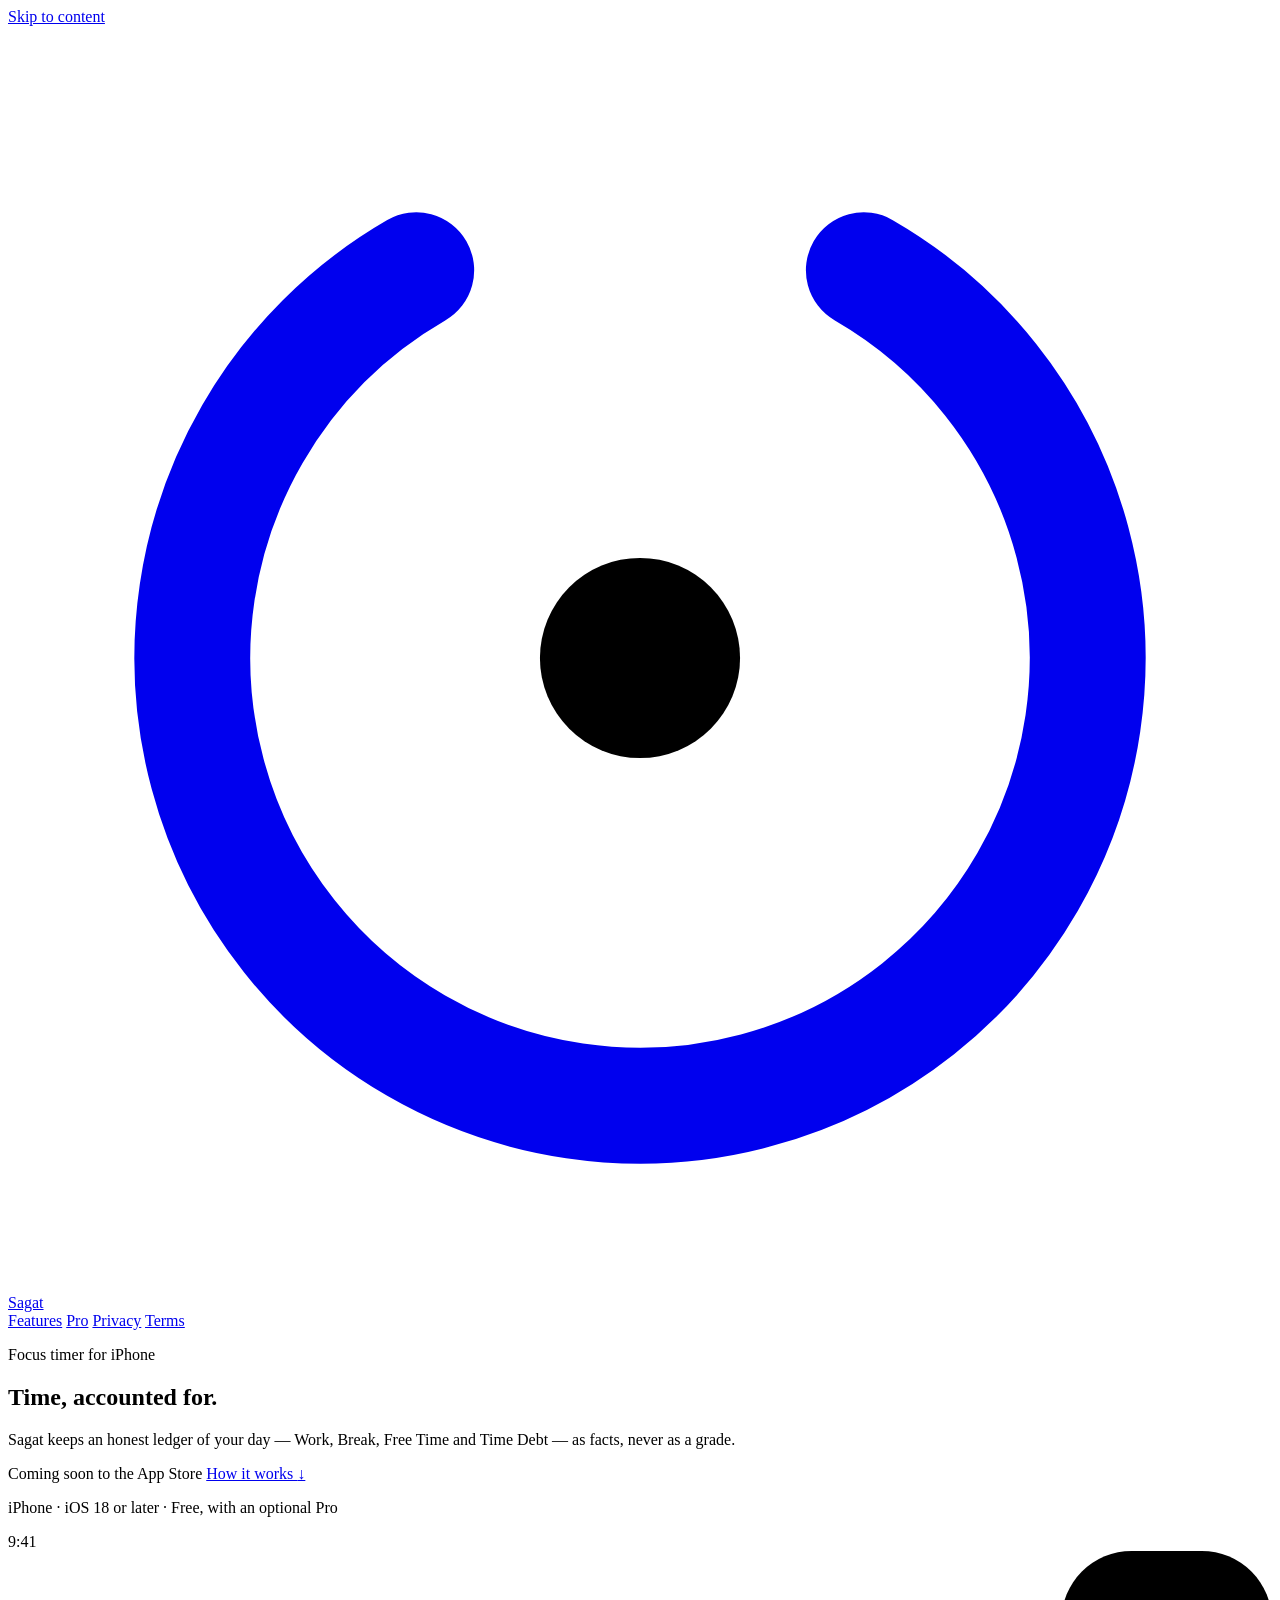
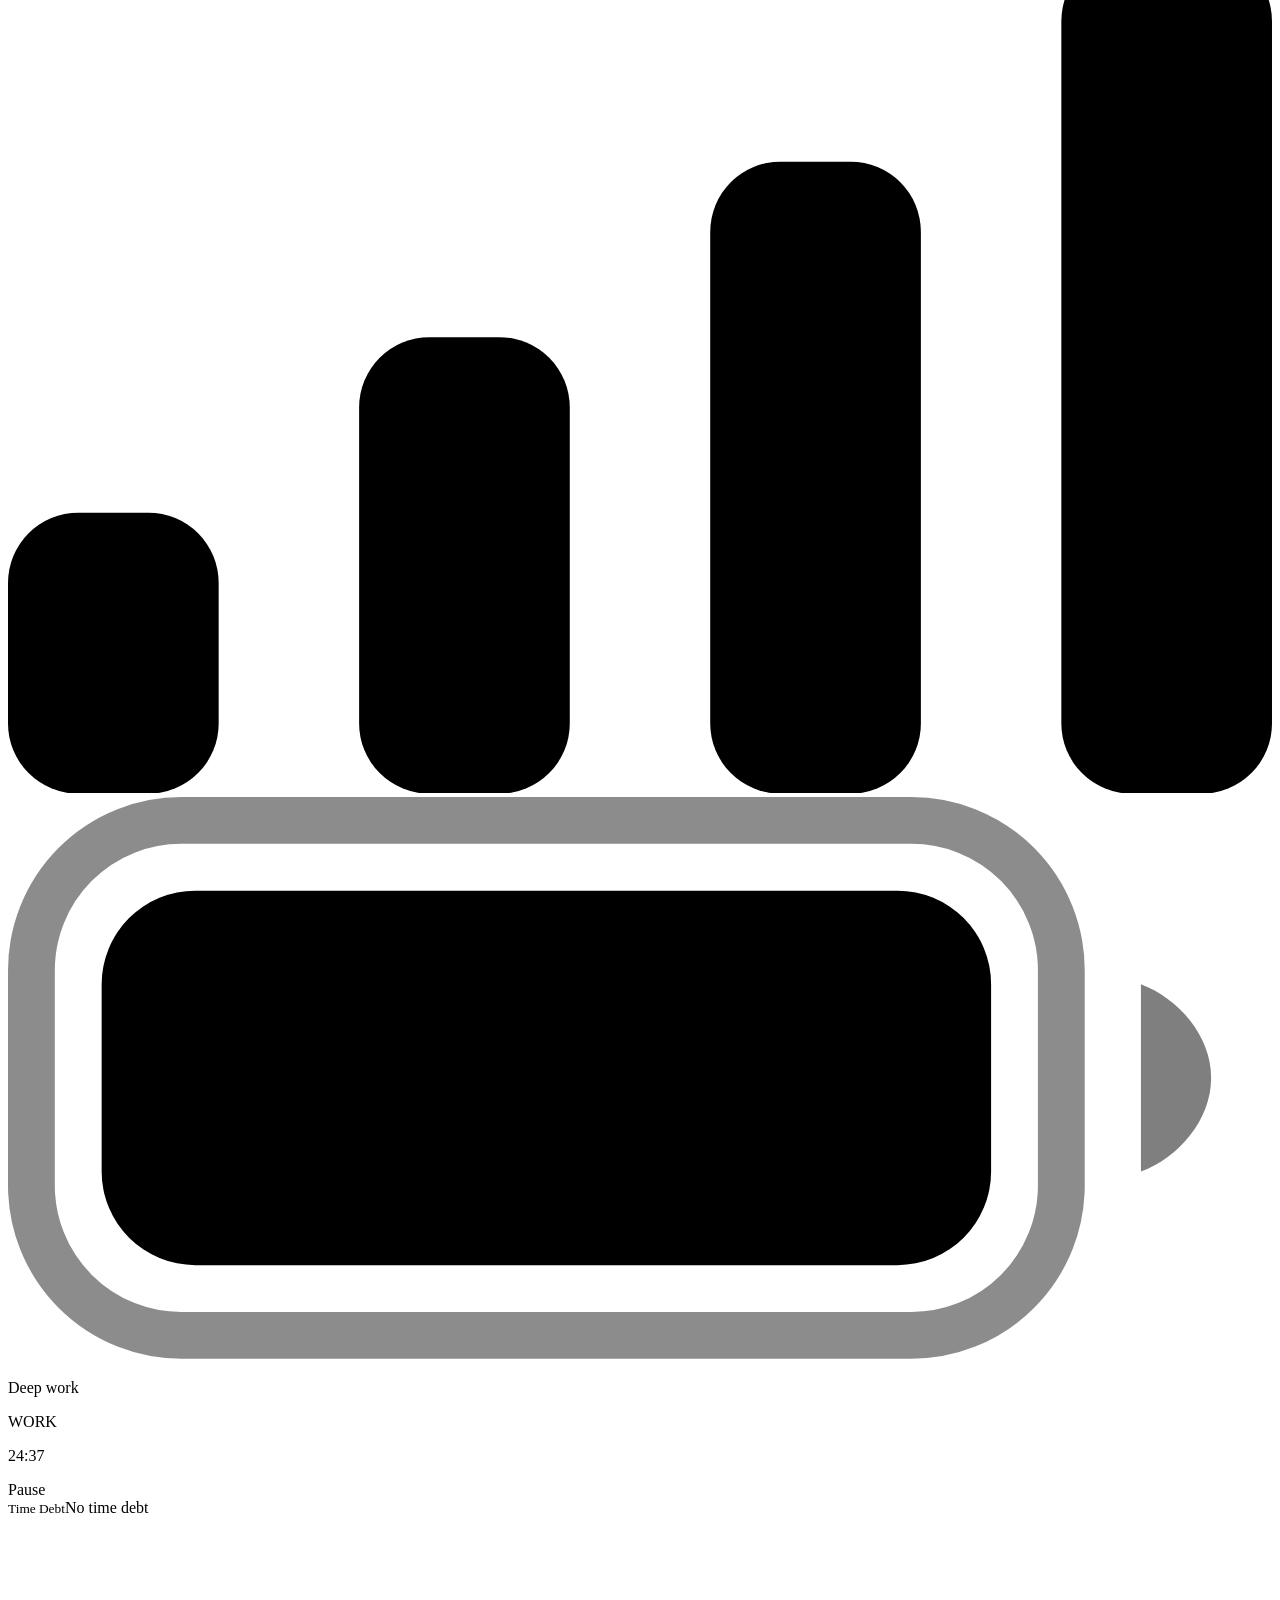
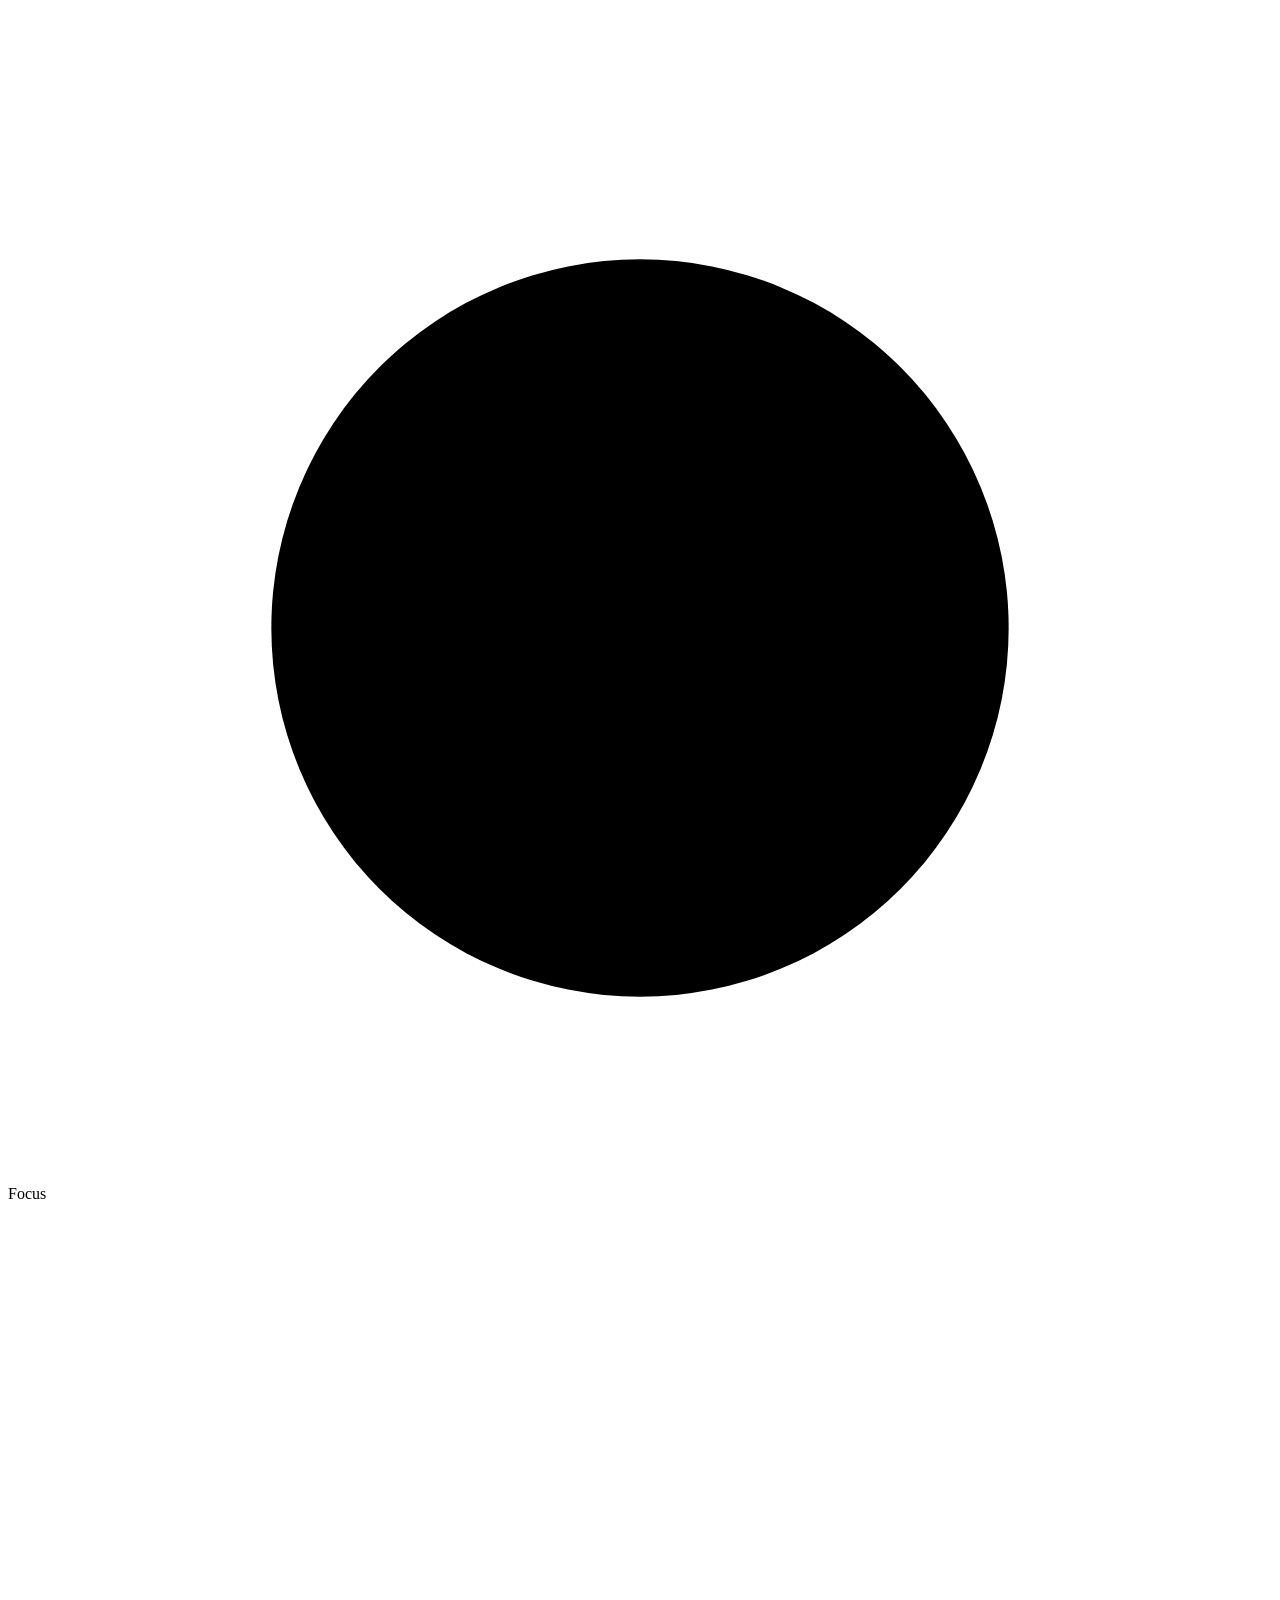
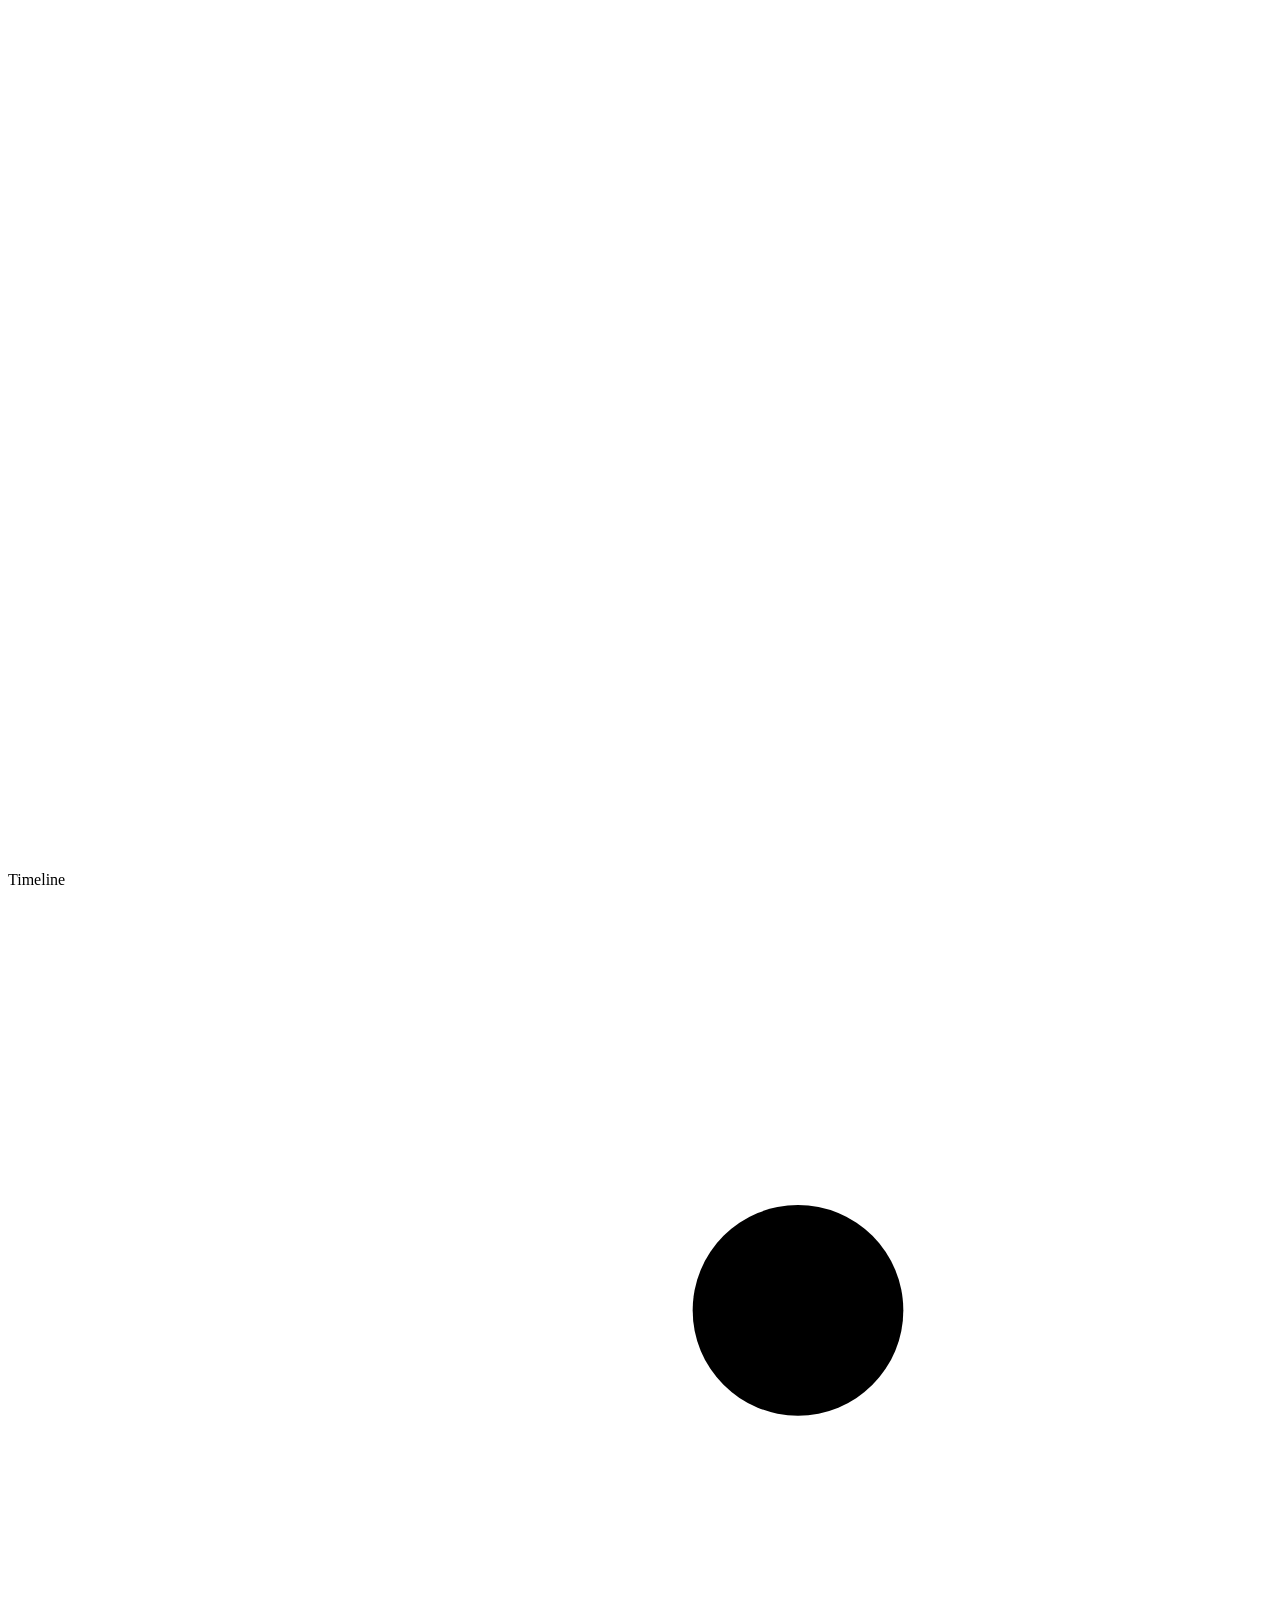
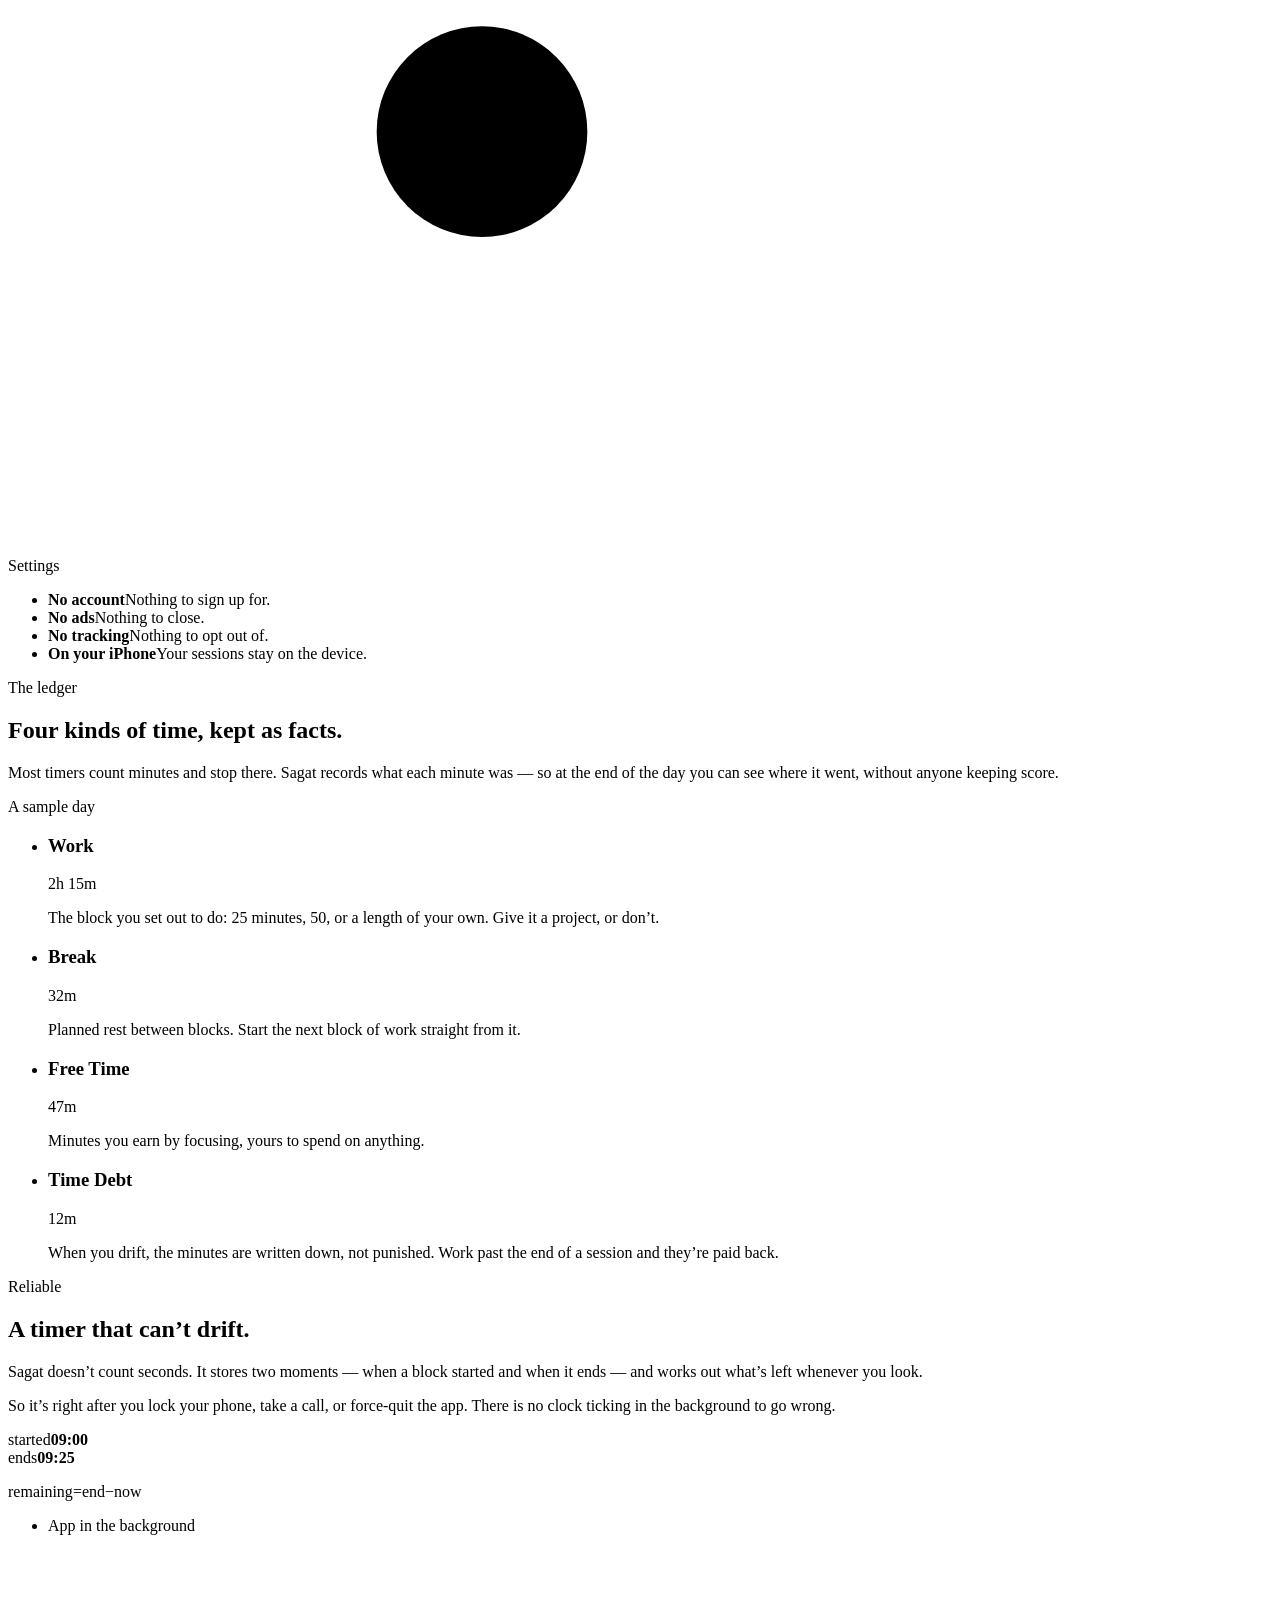
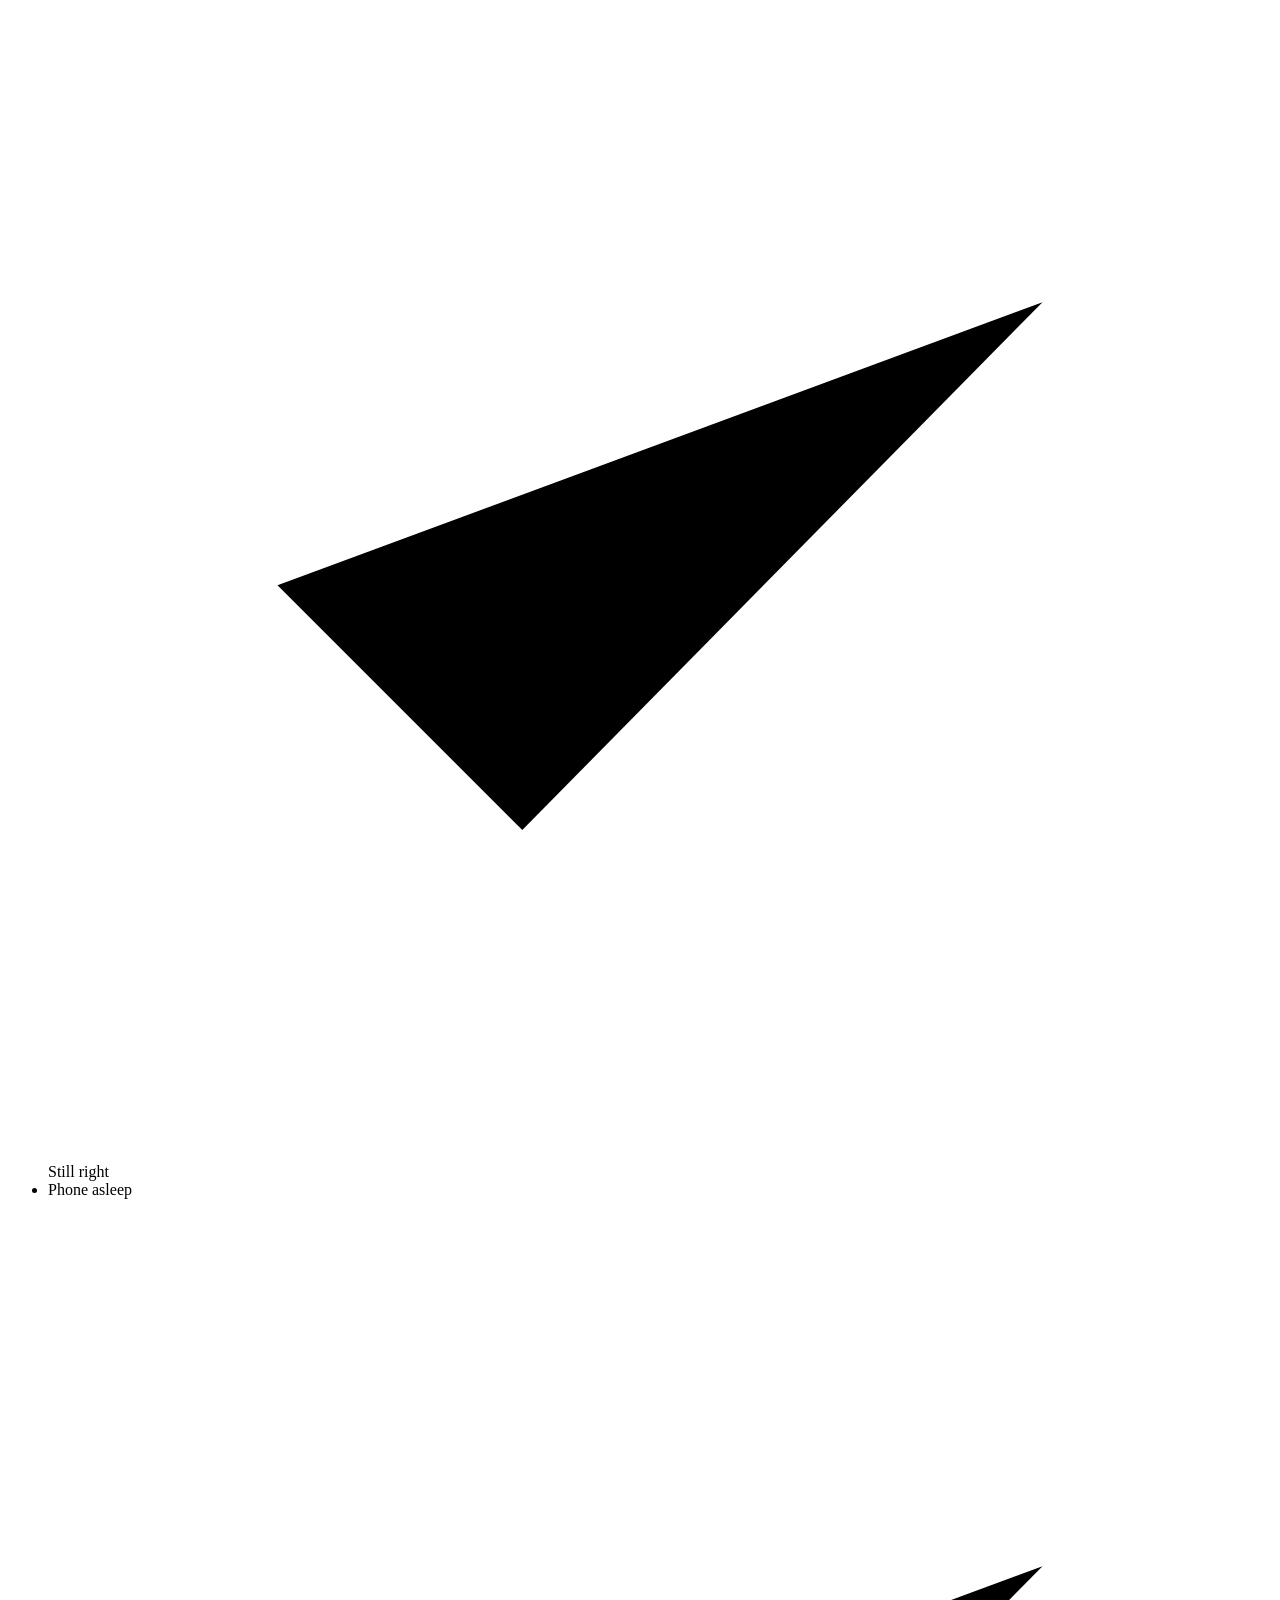
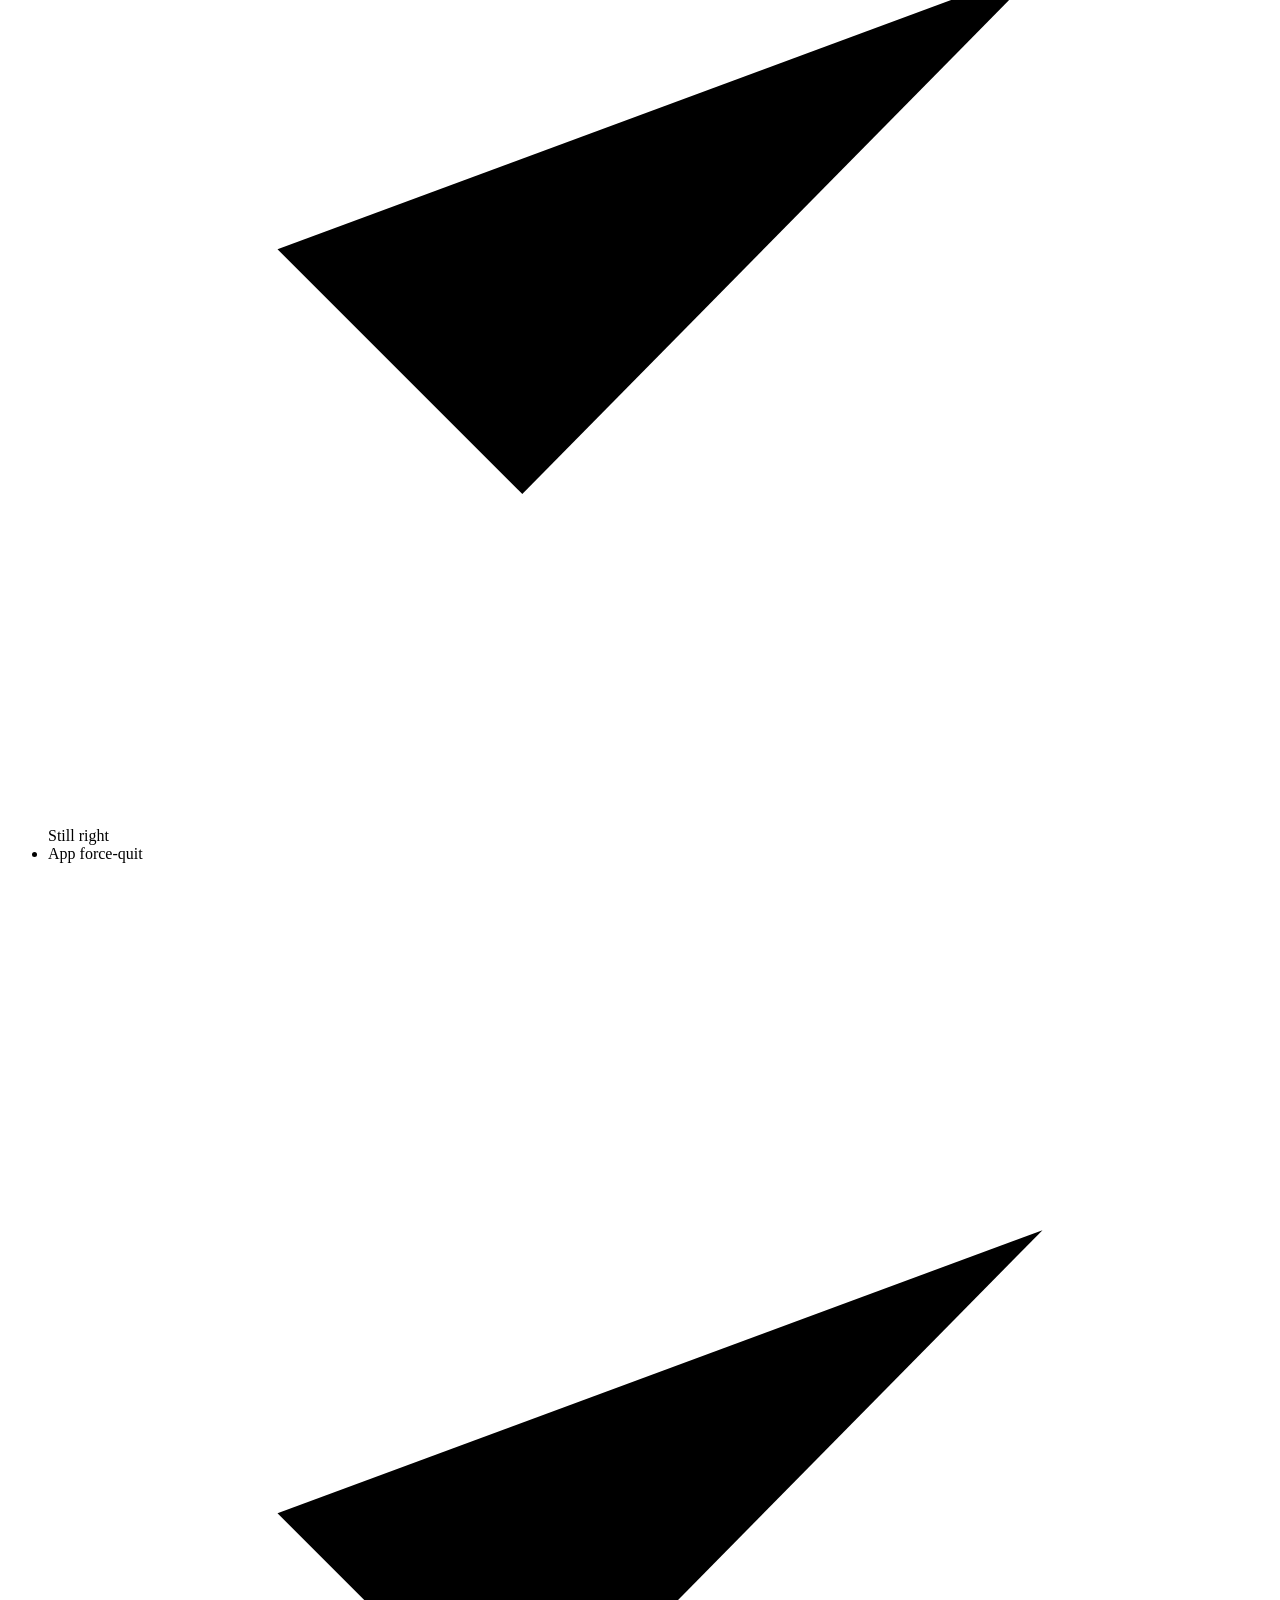
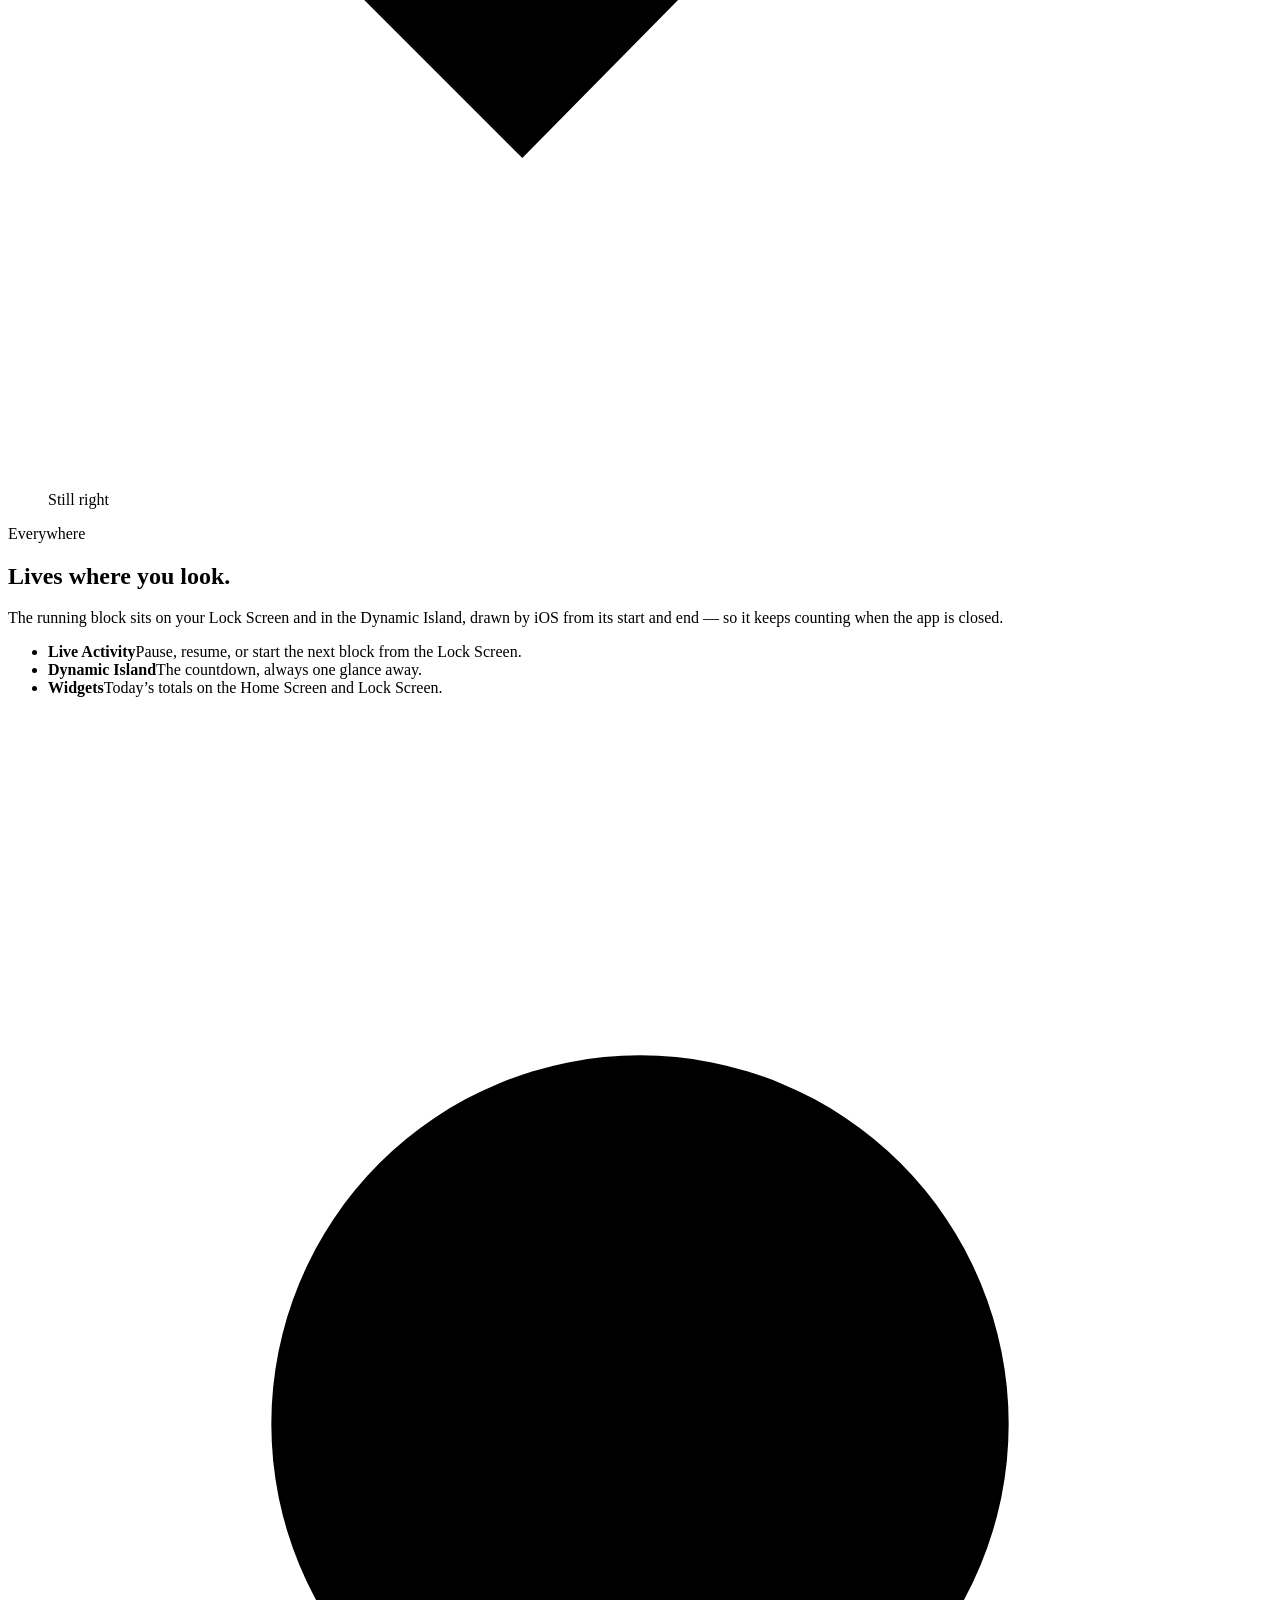
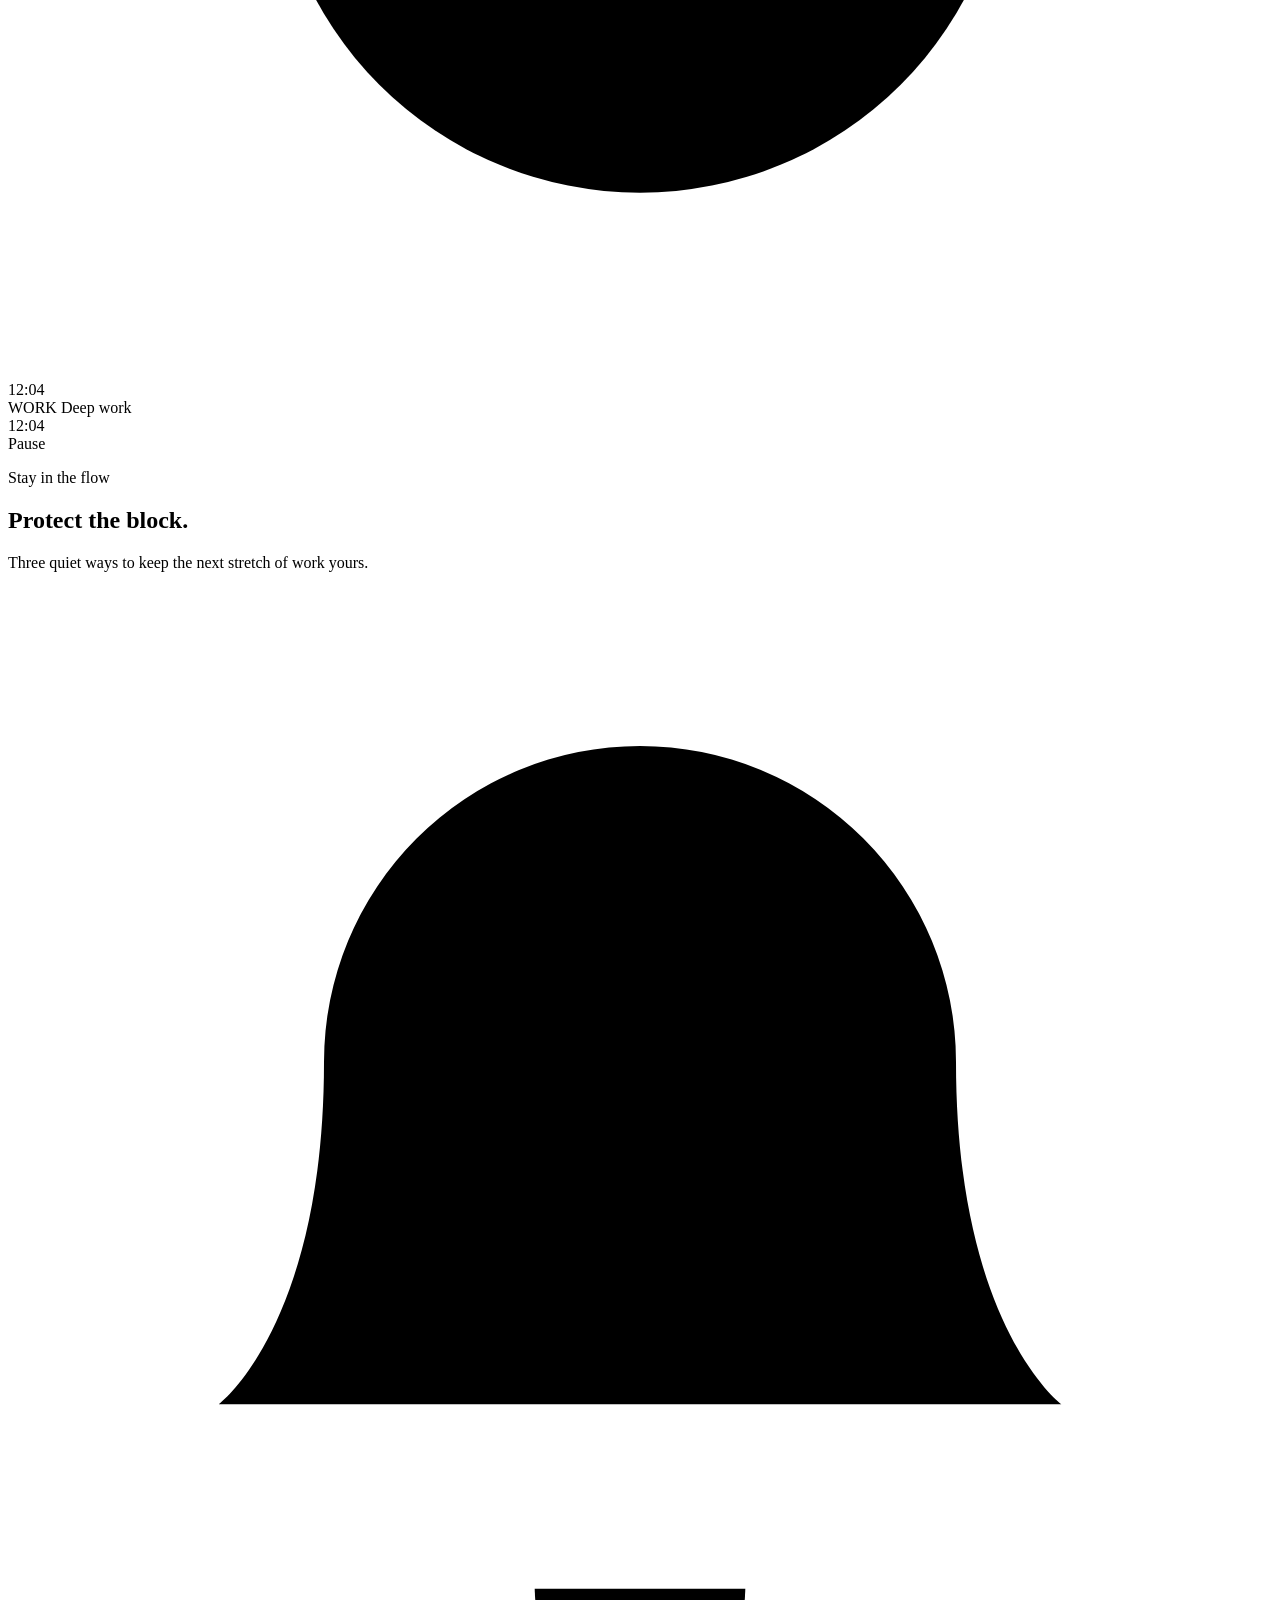
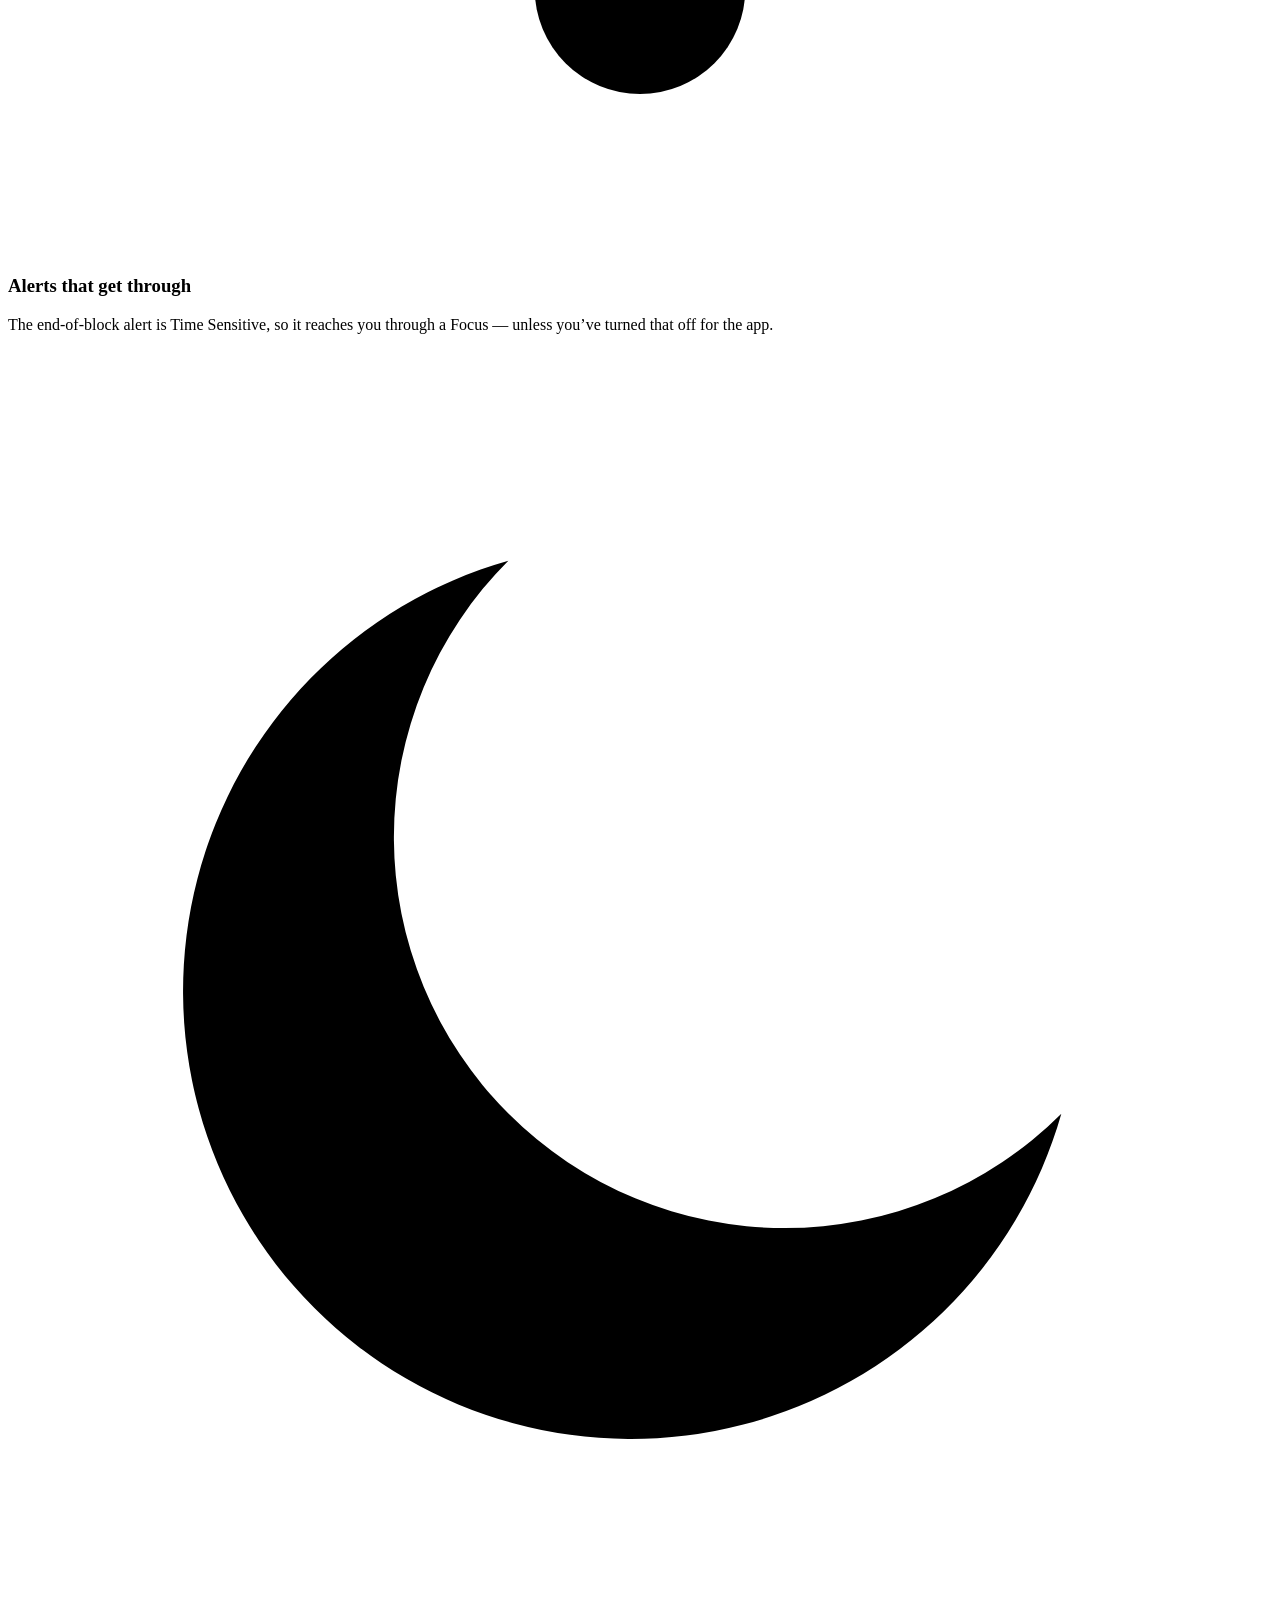
==== index.html @ a0b6998f "Create index.html for Sagat app homepage This commit adds a new HTML file for the Sagat focus timer " ====
<!doctype html>
<html lang="en">
<head>
  <meta charset="utf-8">
  <meta name="viewport" content="width=device-width, initial-scale=1, viewport-fit=cover">
  <meta name="color-scheme" content="light dark">
  <meta name="format-detection" content="telephone=no">
  <title>Sagat — Time, accounted for</title>
  <meta name="description" content="Sagat is a focus timer for iPhone that keeps an honest ledger of your day — Work, Break, Free Time and Time Debt — as facts, never as a grade. No account. No ads. Your sessions stay on your iPhone.">
  <meta name="theme-color" content="#f6f6f3" media="(prefers-color-scheme: light)">
  <meta name="theme-color" content="#0a0a0a" media="(prefers-color-scheme: dark)">
  <meta property="og:type" content="website">
  <meta property="og:title" content="Sagat — Time, accounted for">
  <meta property="og:description" content="A focus timer for iPhone that keeps an honest ledger of your day. No account. No ads. Your sessions stay on your iPhone.">
  <meta name="twitter:card" content="summary">
  <link rel="icon" href="assets/img/favicon.svg" type="image/svg+xml">
  <link rel="apple-touch-icon" href="assets/img/apple-touch-icon.png">
  <link rel="stylesheet" href="assets/css/styles.css">
  <script>document.documentElement.classList.add('js');</script>
  <script src="assets/js/main.js" defer></script>
</head>
<body>
  <a class="skip" href="#main">Skip to content</a>

  <header class="site-header" data-header>
    <div class="container nav">
      <a class="brand" href="./" aria-label="Sagat — home">
        <svg class="brand__mark" viewBox="0 0 24 24" aria-hidden="true">
          <circle cx="12" cy="12" r="8.5" fill="none" stroke="currentColor" stroke-width="2.2" stroke-linecap="round" stroke-dasharray="44.5 8.9" transform="rotate(-60 12 12)"/>
          <circle class="dot" cx="12" cy="12" r="1.9"/>
        </svg>
        <span>Sagat</span>
      </a>
      <nav class="nav__links" aria-label="Primary">
        <a class="hide-xs" href="#ledger">Features</a>
        <a href="#pro">Pro</a>
        <a href="privacy.html">Privacy</a>
        <a href="terms.html">Terms</a>
      </nav>
    </div>
  </header>

  <main id="main">

    <section class="hero">
      <div class="container hero__grid">
        <div class="hero__copy">
          <p class="eyebrow">Focus timer for iPhone</p>
          <h1>
            <span class="w" style="--i:0">Time,</span>
            <span class="w serif" style="--i:1">accounted</span>
            <span class="w" style="--i:2">for.</span>
          </h1>
          <p class="lede">Sagat keeps an honest ledger of your day — Work, Break, Free Time and Time Debt — as facts, never as a grade.</p>
          <div class="hero__cta">
            <!-- When the app is live, replace this badge with the App Store link. -->
            <span class="badge"><span class="badge__dot" aria-hidden="true"></span>Coming soon to the App Store</span>
            <a class="link-arrow" href="#ledger">How it works <span aria-hidden="true">↓</span></a>
          </div>
          <p class="hero__note">iPhone · iOS 18 or later · Free, with an optional Pro</p>
        </div>

        <div class="hero__visual">
          <div class="phone" role="img" aria-label="Illustration of Sagat’s Focus screen: a Work timer counting down, with a Pause button.">
            <div class="phone__screen">
              <span class="phone__island"></span>
              <div class="phone__status">
                <span>9:41</span>
                <span class="phone__sys">
                  <svg viewBox="0 0 18 12"><rect x="0" y="8" width="3" height="4" rx="1"/><rect x="5" y="5.5" width="3" height="6.5" rx="1"/><rect x="10" y="3" width="3" height="9" rx="1"/><rect x="15" y="0" width="3" height="12" rx="1"/></svg>
                  <svg viewBox="0 0 27 12"><rect x=".5" y=".5" width="22" height="11" rx="3.2" fill="none" stroke="currentColor" opacity=".45"/><rect x="2" y="2" width="19" height="8" rx="2"/><path d="M24.2 4v4c.8-.3 1.5-1.1 1.5-2s-.7-1.7-1.5-2Z" opacity=".5"/></svg>
                </span>
              </div>
              <div class="focus">
                <p class="focus__project">Deep work</p>
                <p class="focus__state">WORK</p>
                <p class="focus__time" data-demo-timer>24:37</p>
                <div class="focus__btn">Pause</div>
                <div class="focus__debt"><small>Time Debt</small><span>No time debt</span></div>
              </div>
              <div class="tabbar">
                <div class="is-active">
                  <svg viewBox="0 0 24 24"><circle cx="12" cy="13.5" r="7"/><path d="M12 10v3.6l2.4 1.6M9.5 3h5"/></svg>
                  <span>Focus</span>
                </div>
                <div>
                  <svg viewBox="0 0 24 24"><path d="M4 6h3M10 6h10M4 12h3M10 12h10M4 18h3M10 18h10"/></svg>
                  <span>Timeline</span>
                </div>
                <div>
                  <svg viewBox="0 0 24 24"><path d="M4 8h9M17 8h3M4 16h3M11 16h9"/><circle cx="15" cy="8" r="2"/><circle cx="9" cy="16" r="2"/></svg>
                  <span>Settings</span>
                </div>
              </div>
            </div>
          </div>
        </div>
      </div>
    </section>

    <div class="strip">
      <div class="container">
        <ul class="strip__list">
          <li class="strip__item"><strong>No account</strong>Nothing to sign up for.</li>
          <li class="strip__item"><strong>No ads</strong>Nothing to close.</li>
          <li class="strip__item"><strong>No tracking</strong>Nothing to opt out of.</li>
          <li class="strip__item"><strong>On your iPhone</strong>Your sessions stay on the device.</li>
        </ul>
      </div>
    </div>

    <section class="section" id="ledger">
      <div class="container">
        <div class="section__head" data-reveal>
          <p class="eyebrow">The ledger</p>
          <h2>Four kinds of time, <span class="serif">kept</span> as facts.</h2>
          <p>Most timers count minutes and stop there. Sagat records what each minute was — so at the end of the day you can see where it went, without anyone keeping score.</p>
        </div>

        <div data-reveal>
          <div class="ledger__caption"><span>A sample day</span></div>
          <ul class="ledger">
            <li class="ledger__row">
              <h3 class="ledger__name"><span class="ledger__mark ledger__mark--work" aria-hidden="true"></span>Work</h3>
              <p class="ledger__fig">2h 15m</p>
              <p class="ledger__desc">The block you set out to do: 25 minutes, 50, or a length of your own. Give it a project, or don’t.</p>
            </li>
            <li class="ledger__row">
              <h3 class="ledger__name"><span class="ledger__mark" aria-hidden="true"></span>Break</h3>
              <p class="ledger__fig">32m</p>
              <p class="ledger__desc">Planned rest between blocks. Start the next block of work straight from it.</p>
            </li>
            <li class="ledger__row">
              <h3 class="ledger__name"><span class="ledger__mark ledger__mark--free" aria-hidden="true"></span>Free Time</h3>
              <p class="ledger__fig">47m</p>
              <p class="ledger__desc">Minutes you earn by focusing, yours to spend on anything.</p>
            </li>
            <li class="ledger__row">
              <h3 class="ledger__name"><span class="ledger__mark ledger__mark--debt" aria-hidden="true"></span>Time Debt</h3>
              <p class="ledger__fig">12m</p>
              <p class="ledger__desc">When you drift, the minutes are written down, not punished. Work past the end of a session and they’re paid back.</p>
            </li>
          </ul>
        </div>
      </div>
    </section>

    <section class="section" id="drift" style="padding-top:0">
      <div class="container split">
        <div class="split__copy" data-reveal>
          <p class="eyebrow">Reliable</p>
          <h2>A timer that <span class="serif">can’t</span> drift.</h2>
          <p>Sagat doesn’t count seconds. It stores two moments — when a block started and when it ends — and works out what’s left whenever you look.</p>
          <p>So it’s right after you lock your phone, take a call, or force-quit the app. There is no clock ticking in the background to go wrong.</p>
        </div>

        <div data-reveal style="--d:120ms">
          <div class="card">
            <div class="span__label">
              <div>started<b>09:00</b></div>
              <div>ends<b>09:25</b></div>
            </div>
            <div class="span__track" aria-hidden="true">
              <span class="span__fill"></span>
              <span class="span__now"></span>
            </div>
            <p class="span__eq" aria-label="remaining equals end minus now">
              <span class="result">remaining</span><span class="op">=</span><span>end</span><span class="op">−</span><span>now</span>
            </p>
          </div>
          <ul class="checks">
            <li><span>App in the background</span><span><svg viewBox="0 0 16 16" aria-hidden="true"><path d="M3 8.5l3.2 3.2L13 4.8"/></svg>Still right</span></li>
            <li><span>Phone asleep</span><span><svg viewBox="0 0 16 16" aria-hidden="true"><path d="M3 8.5l3.2 3.2L13 4.8"/></svg>Still right</span></li>
            <li><span>App force-quit</span><span><svg viewBox="0 0 16 16" aria-hidden="true"><path d="M3 8.5l3.2 3.2L13 4.8"/></svg>Still right</span></li>
          </ul>
        </div>
      </div>
    </section>

    <section class="section" id="everywhere" style="padding-top:0">
      <div class="container split split--flip">
        <div class="split__copy" data-reveal style="--d:120ms">
          <p class="eyebrow">Everywhere</p>
          <h2>Lives where <span class="serif">you</span> look.</h2>
          <p>The running block sits on your Lock Screen and in the Dynamic Island, drawn by iOS from its start and end — so it keeps counting when the app is closed.</p>
          <ul class="facts">
            <li><strong>Live Activity</strong><span>Pause, resume, or start the next block from the Lock Screen.</span></li>
            <li><strong>Dynamic Island</strong><span>The countdown, always one glance away.</span></li>
            <li><strong>Widgets</strong><span>Today’s totals on the Home Screen and Lock Screen.</span></li>
          </ul>
        </div>
        <div class="stack" data-reveal aria-hidden="true">
          <div class="island">
            <svg class="island__glyph" viewBox="0 0 24 24"><circle cx="12" cy="13.5" r="7"/><path d="M12 10v3.6l2.4 1.6M9.5 3h5"/></svg>
            <span class="island__time">12:04</span>
          </div>
          <div class="activity">
            <div class="activity__top">
              <div>
                <span class="activity__kind">WORK</span>
                <span class="activity__project">Deep work</span>
              </div>
              <span class="activity__time">12:04</span>
            </div>
            <div class="activity__bar"></div>
            <div class="activity__actions"><span class="activity__btn">Pause</span></div>
          </div>
        </div>

      </div>
    </section>

    <section class="section" id="flow" style="padding-top:0">
      <div class="container">
        <div class="section__head" data-reveal>
          <p class="eyebrow">Stay in the flow</p>
          <h2>Protect the block.</h2>
          <p>Three quiet ways to keep the next stretch of work yours.</p>
        </div>

        <div class="features">
          <article class="feature" data-reveal>
            <div class="feature__icon"><svg viewBox="0 0 24 24" aria-hidden="true"><path d="M6 9a6 6 0 1 1 12 0c0 5 2 6.5 2 6.5H4S6 14 6 9Z"/><path d="M10 19a2 2 0 0 0 4 0"/></svg></div>
            <h3>Alerts that get through</h3>
            <p>The end-of-block alert is Time Sensitive, so it reaches you through a Focus — unless you’ve turned that off for the app.</p>
          </article>
          <article class="feature" data-reveal style="--d:100ms">
            <div class="feature__icon"><svg viewBox="0 0 24 24" aria-hidden="true"><path d="M20 14.5A8.5 8.5 0 1 1 9.5 4a6.5 6.5 0 0 0 10.5 10.5Z"/></svg></div>
            <h3>Quiet mode</h3>
            <p>Start Work and Sagat runs a Shortcut you made, handing it the length of the block — so your own Focus can turn on for exactly that long.</p>
          </article>
          <article class="feature" data-reveal style="--d:200ms">
            <div class="feature__icon"><svg viewBox="0 0 24 24" aria-hidden="true"><path d="M12 3 5 6v5.5c0 4.2 2.9 7.6 7 9 4.1-1.4 7-4.8 7-9V6l-7-3Z"/></svg></div>
            <h3>App blocking <span class="chip">Pro</span></h3>
            <p>Pick the apps, categories and sites that wait until Work is done. It runs on Apple’s Screen Time, so Sagat never learns which ones you chose.</p>
            <p class="feature__more">You can turn it off any time in Settings → Screen Time.</p>
          </article>
        </div>
      </div>
    </section>

    <section class="section" id="day" style="padding-top:0">
      <div class="container split">
        <div class="split__copy" data-reveal>
          <p class="eyebrow">Timeline</p>
          <h2>Your day, <span class="serif">in one line</span>.</h2>
          <p>See any day, week, month or year — filter by project, tap a figure, zoom in to the exact block. Every total is read from the same log, so they always add up.</p>
          <p>Then look ahead. Give Plan the day a window, like 10:00 to 18:00, and it shows how many whole sessions fit and how the rest divides into Break and Free Time.</p>
        </div>

        <div class="card" data-reveal style="--d:120ms" role="img" aria-label="Plan the day, 10:00 to 18:00: seven sessions — 5 hours 50 minutes of focus, 1 hour of break and 1 hour 10 minutes of Free Time.">
          <div class="plan__title"><span>Plan the day · 7 sessions</span><b>10:00 – 18:00</b></div>
          <div class="plan__bar" aria-hidden="true">
            <i style="--m:50"></i><i class="b" style="--m:10"></i><i class="f" style="--m:10"></i>
            <i style="--m:50"></i><i class="b" style="--m:10"></i><i class="f" style="--m:10"></i>
            <i style="--m:50"></i><i class="b" style="--m:10"></i><i class="f" style="--m:10"></i>
            <i style="--m:50"></i><i class="b" style="--m:10"></i><i class="f" style="--m:10"></i>
            <i style="--m:50"></i><i class="b" style="--m:10"></i><i class="f" style="--m:10"></i>
            <i style="--m:50"></i><i class="b" style="--m:10"></i><i class="f" style="--m:10"></i>
            <i style="--m:50"></i><i class="f" style="--m:10"></i>
          </div>
          <div class="plan__scale" aria-hidden="true"><span>10:00</span><span>12:00</span><span>14:00</span><span>16:00</span><span>18:00</span></div>
          <div class="plan__legend">
            <span><i></i>Focus <b>5h 50m</b></span>
            <span><i class="b"></i>Break <b>1h</b></span>
            <span><i class="f"></i>Free Time <b>1h 10m</b></span>
          </div>
        </div>
      </div>
    </section>

    <section class="section night" id="private">
      <div class="container">
        <div data-reveal>
          <p class="eyebrow">Private by design</p>
          <h2 style="margin-top:18px">Your time is <span class="serif">yours</span>.</h2>
          <p class="night__lede">Sagat has no account, no ads and no analytics on how you use it. What you record stays on your iPhone.</p>
        </div>
        <div class="night__grid" data-reveal style="--d:100ms">
          <div>
            <h3>Stays on your iPhone</h3>
            <p>Sessions, projects and settings live in storage only Sagat and its widget can read. There are no servers to send them to.</p>
          </div>
          <div>
            <h3>Purchases only</h3>
            <p>The one outside service is RevenueCat, which checks whether Pro is active. It sees a random ID, your purchase status and basic device details — never your sessions.</p>
          </div>
          <div>
            <h3>Blind by design</h3>
            <p>App blocking uses Apple’s Screen Time. iOS hands Sagat anonymous tokens, so it can’t see which apps you chose.</p>
          </div>
        </div>
        <a class="night__link" href="privacy.html">Read the Privacy Policy <span aria-hidden="true">→</span></a>
      </div>
    </section>

    <section class="section" id="pro">
      <div class="container">
        <div class="section__head" data-reveal>
          <p class="eyebrow">Free &amp; Pro</p>
          <h2>Free to use. <span class="serif">Pro</span> when you want more.</h2>
          <p>The whole timer is free — no trial clock, no limit on history.</p>
        </div>

        <div class="tiers">
          <article class="tier" data-reveal>
            <h3 class="tier__name">Free</h3>
            <p class="tier__lead">Everything you need to keep the ledger.</p>
            <ul class="tier__list">
              <li>Work, Break, Free Time and Time Debt</li>
              <li>Unlimited projects and history</li>
              <li>Timeline across Day, Week, Month, Year and All</li>
              <li>Plan the day</li>
              <li>Live Activity, Dynamic Island and widgets</li>
              <li>Time Sensitive alerts and Quiet mode</li>
            </ul>
          </article>

          <article class="tier tier--pro" data-reveal style="--d:100ms">
            <h3 class="tier__name">Pro <span class="chip">Optional</span></h3>
            <p class="tier__lead">Everything in Free, plus:</p>
            <ul class="tier__list">
              <li><span>App blocking<small>Keep chosen apps closed while Work runs.</small></span></li>
              <li><span>Weekly digest<small>This week against last, by project.</small></span></li>
              <li><span>Free Time on your widget<small>Your balance, at a glance.</small></span></li>
              <li><span>Day-plan reminder<small>A morning nudge to plan the day. Off unless you turn it on.</small></span></li>
            </ul>
            <p class="tier__foot">Pro is an optional in-app purchase. You’ll see the price in the app before you buy.</p>
          </article>
        </div>
      </div>
    </section>

    <section class="section closing" style="padding-top:0">
      <div class="container" data-reveal>
        <h2>Keep an <span class="serif">honest</span> ledger.</h2>
        <p class="lede">Sagat is coming to the App Store for iPhone.</p>
        <span class="badge"><span class="badge__dot" aria-hidden="true"></span>Coming soon to the App Store</span>
      </div>
    </section>

    <p class="support container" id="support">Questions or feedback? Write to <a href="mailto:hello@sagat.example">hello@sagat.example</a>.</p>

  </main>

  <footer class="site-footer">
    <div class="container">
      <div class="footer__grid">
        <div class="footer__brand">
          <a class="brand" href="./" aria-label="Sagat — home">
            <svg class="brand__mark" viewBox="0 0 24 24" aria-hidden="true">
              <circle cx="12" cy="12" r="8.5" fill="none" stroke="currentColor" stroke-width="2.2" stroke-linecap="round" stroke-dasharray="44.5 8.9" transform="rotate(-60 12 12)"/>
              <circle class="dot" cx="12" cy="12" r="1.9"/>
            </svg>
            <span>Sagat</span>
          </a>
          <span>Time, accounted for.</span>
        </div>
        <nav class="footer__links" aria-label="Footer">
          <a href="privacy.html">Privacy</a>
          <a href="terms.html">Terms</a>
          <a href="#support">Support</a>
        </nav>
      </div>
      <p class="footer__legal">© 2026 Sagat. Apple, iPhone, App Store and Dynamic Island are trademarks of Apple Inc. Sagat is an independent app and is not affiliated with or endorsed by Apple.</p>
    </div>
  </footer>
</body>
</html>
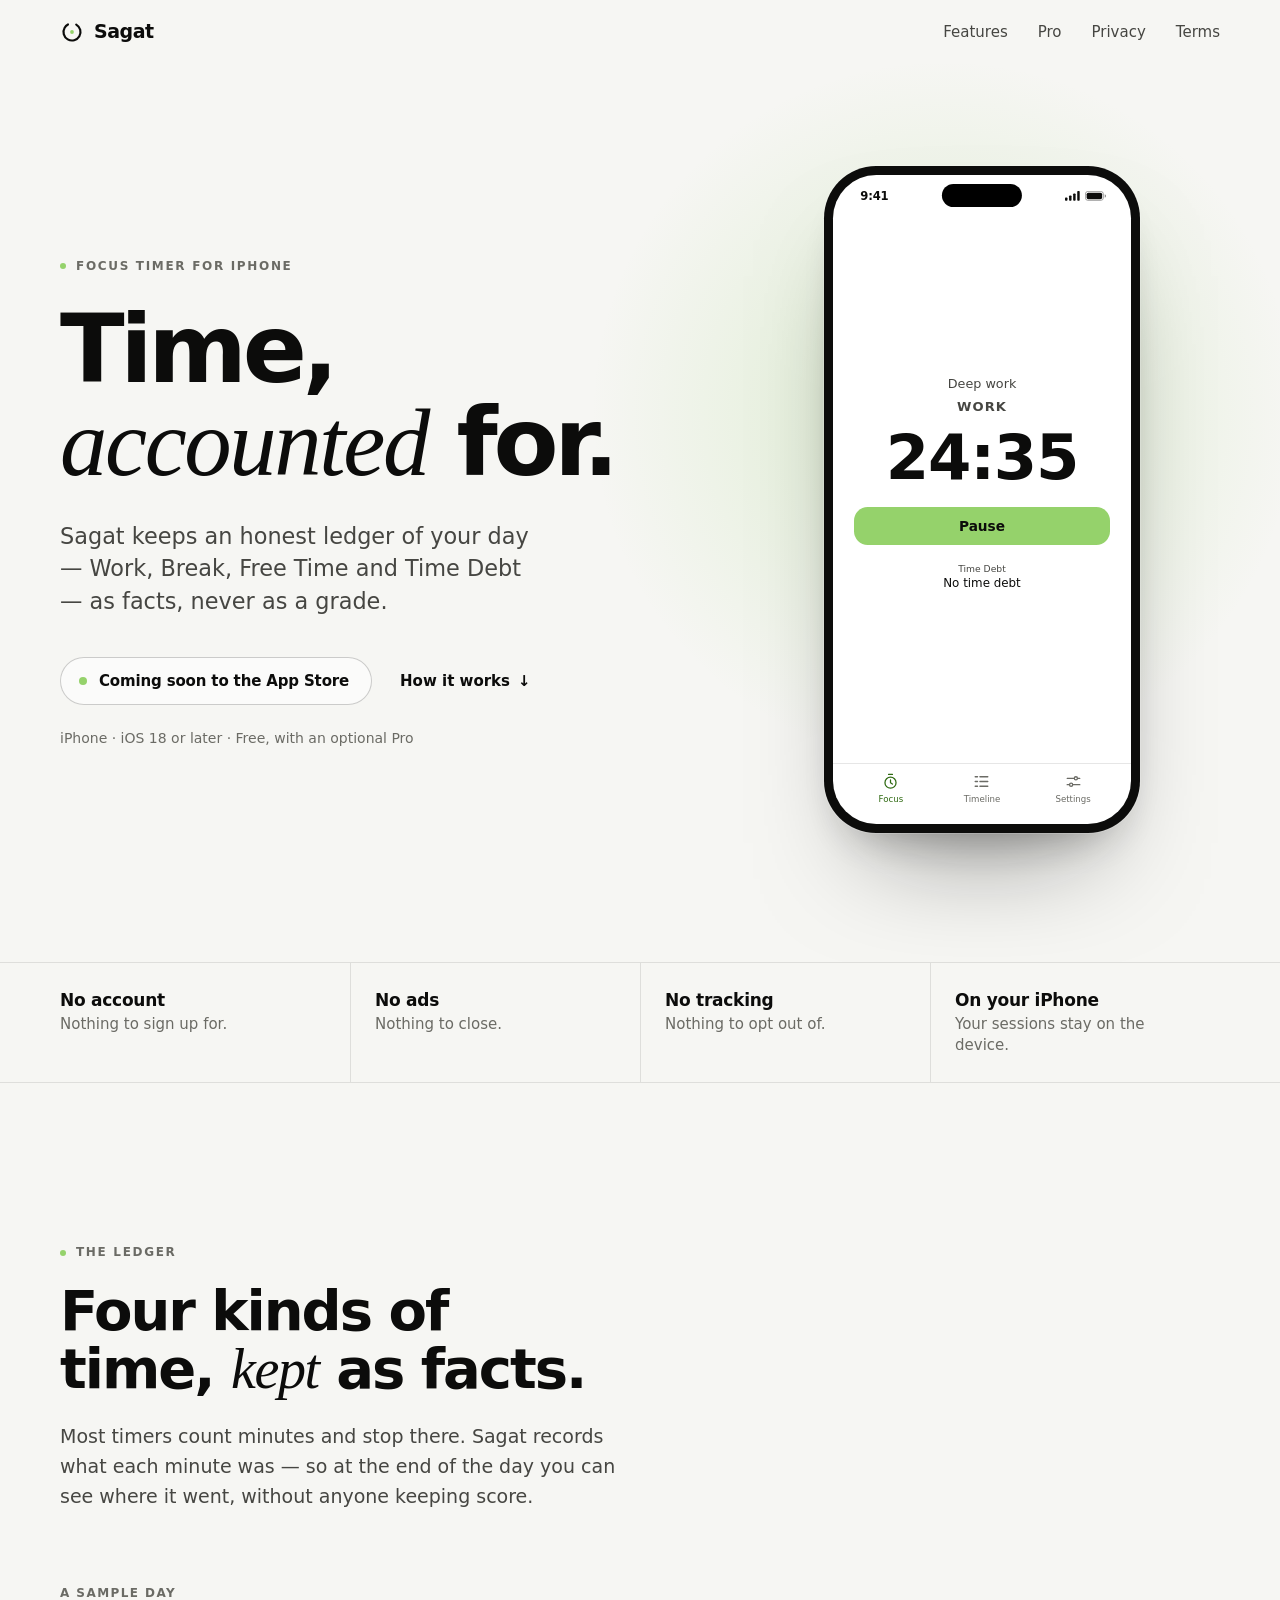
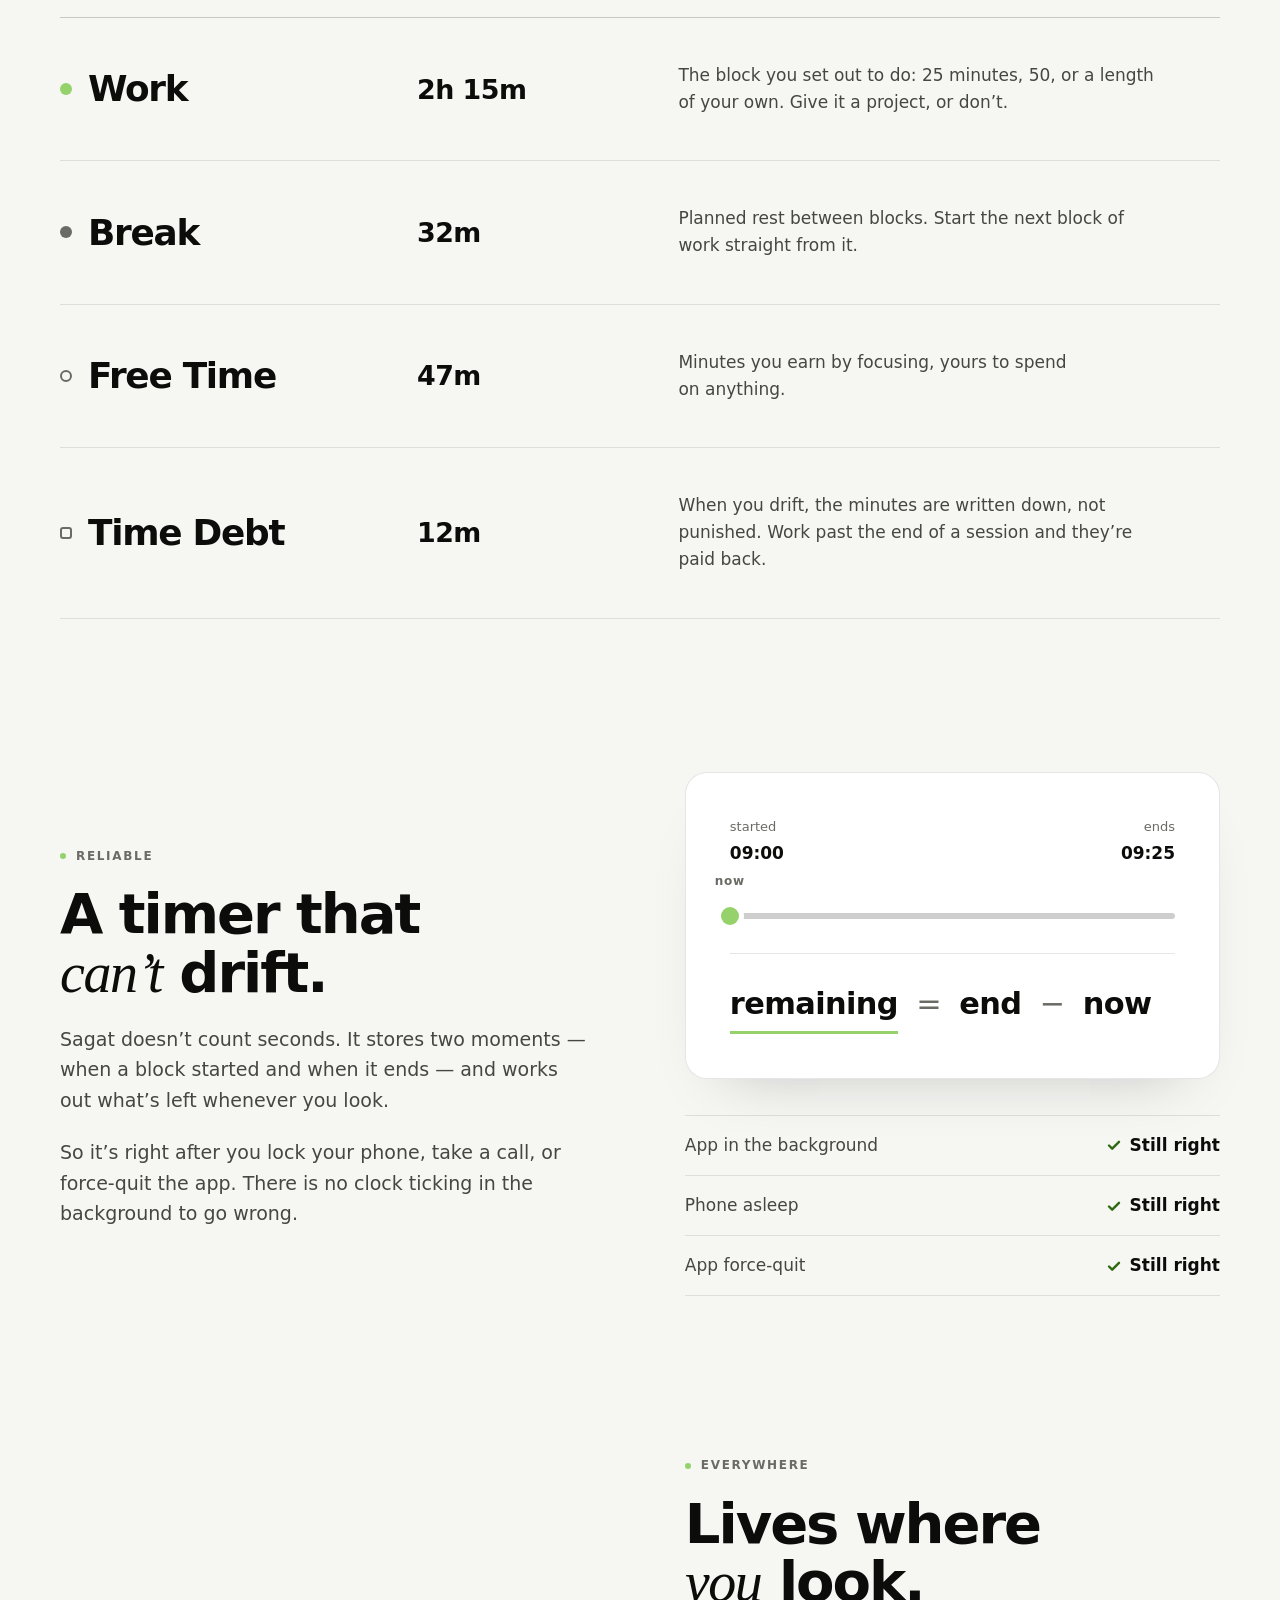
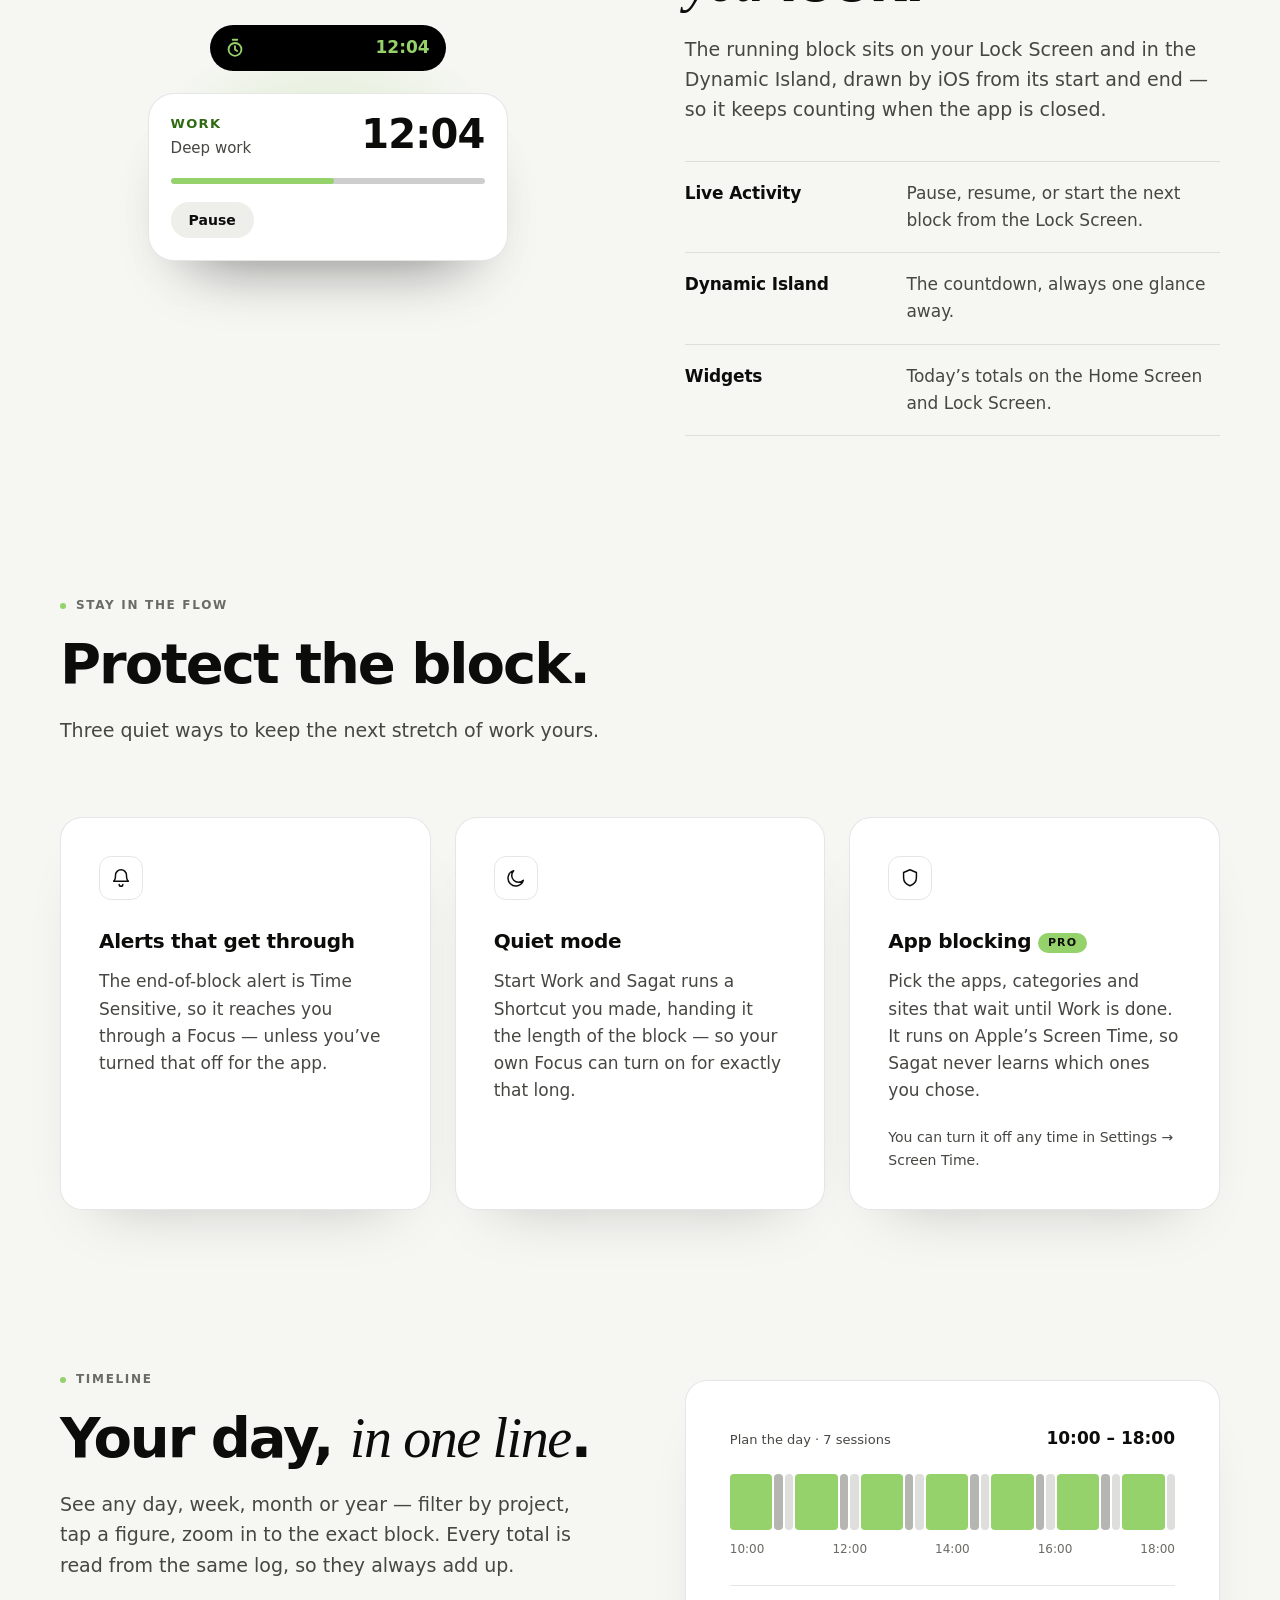
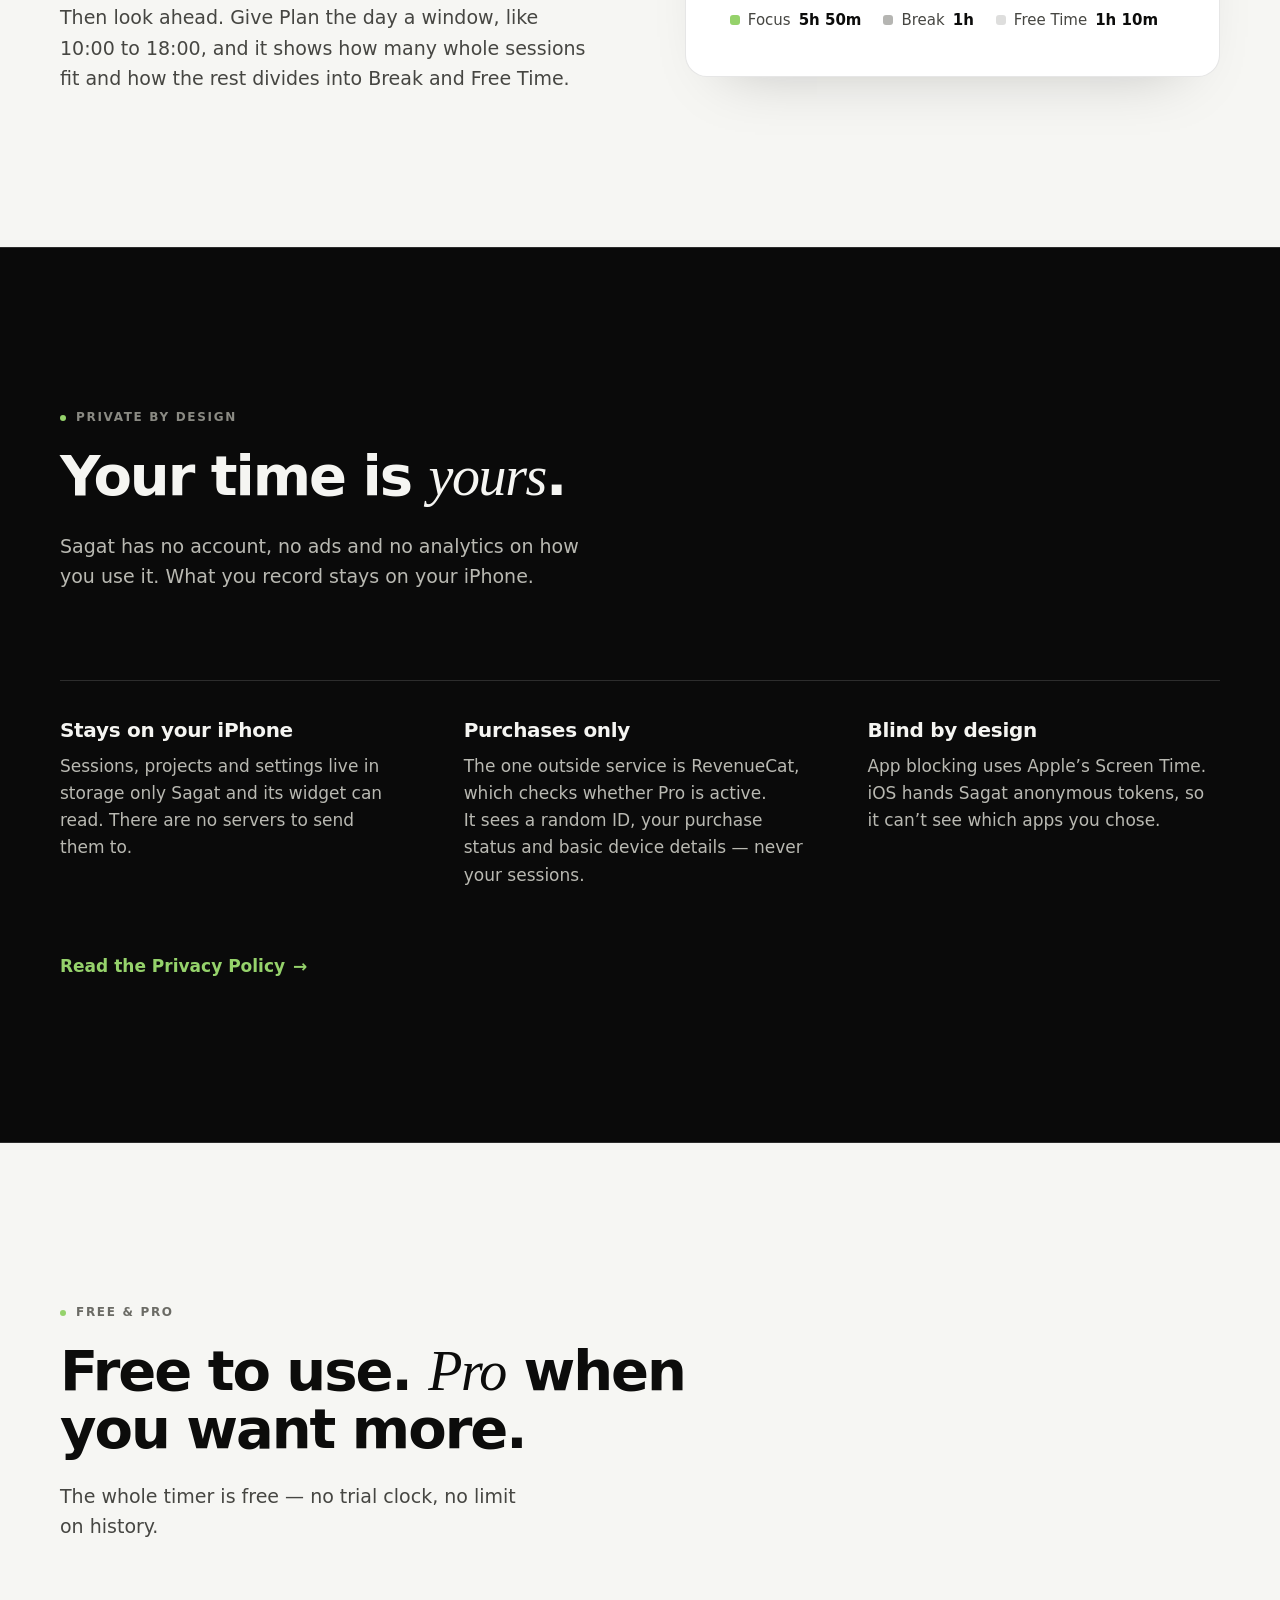
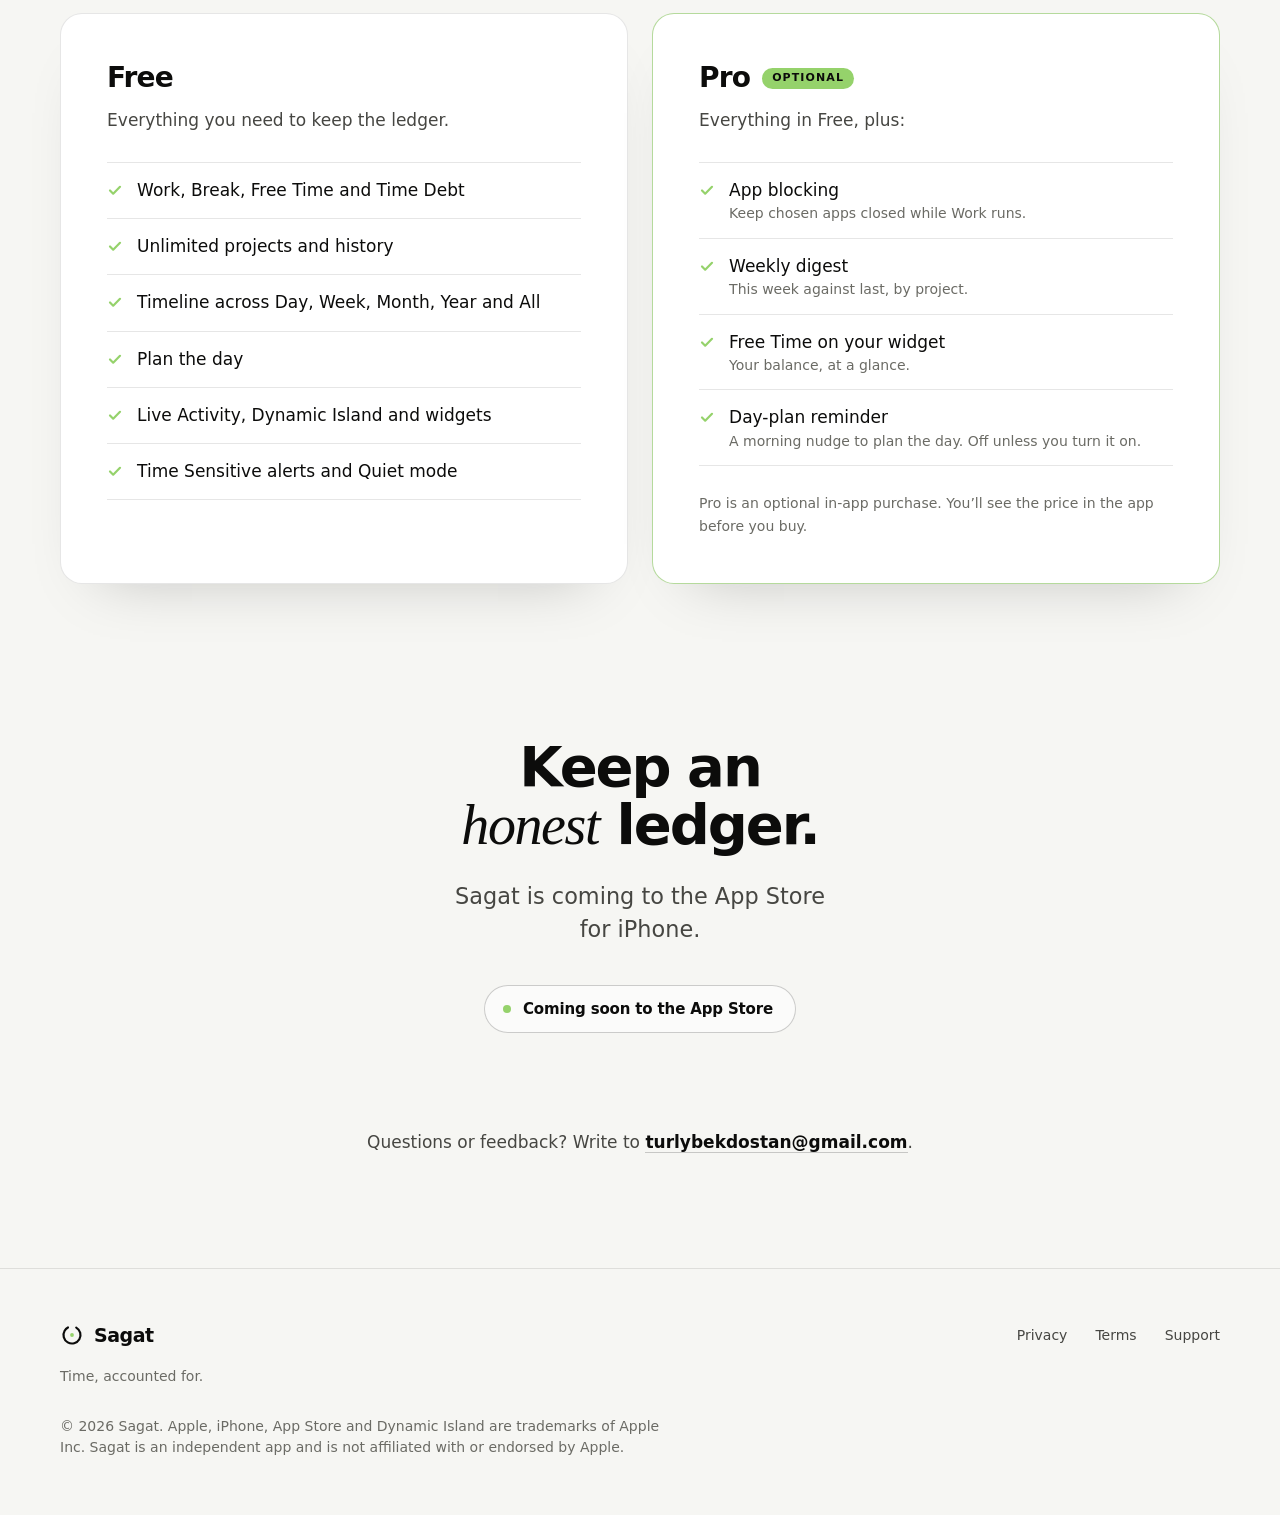
==== commit 482a2898: "Update support email address in index.html" ====
--- a/index.html
+++ b/index.html
@@ -339,7 +339,7 @@
       </div>
     </section>
 
-    <p class="support container" id="support">Questions or feedback? Write to <a href="mailto:hello@sagat.example">hello@sagat.example</a>.</p>
+    <p class="support container" id="support">Questions or feedback? Write to <a href="mailto:turlybekdostan@gmail.com">turlybekdostan@gmail.com</a>.</p>
 
   </main>
 
--- a/assets/css/styles.css
+++ b/assets/css/styles.css
@@ -0,0 +1,1284 @@
+/* Sagat — site styles.
+   One file, no build step. Order: tokens, base, layout, components, sections, legal pages, print. */
+
+/* ───────────────────────────── Tokens ───────────────────────────── */
+
+:root {
+  color-scheme: light dark;
+
+  --font-sans: -apple-system, BlinkMacSystemFont, "SF Pro Text", "Inter", system-ui, "Segoe UI", Roboto, "Helvetica Neue", Arial, sans-serif;
+  --font-display: -apple-system, BlinkMacSystemFont, "SF Pro Display", "Inter", system-ui, "Segoe UI", Roboto, "Helvetica Neue", Arial, sans-serif;
+  --font-serif: "New York", ui-serif, "Iowan Old Style", "Palatino Linotype", Palatino, Georgia, serif;
+  --font-rounded: ui-rounded, "SF Pro Rounded", -apple-system, BlinkMacSystemFont, system-ui, sans-serif;
+
+  --bg: #f6f6f3;
+  --bg-glass: rgba(246, 246, 243, 0.74);
+  --surface: #ffffff;
+  --surface-2: #eeeeea;
+  --ink: #0c0c0b;
+  --ink-2: #464642;
+  --ink-3: #6b6b65;
+  --line: rgba(12, 12, 11, 0.1);
+  --line-strong: rgba(12, 12, 11, 0.2);
+  --accent: #95d26b;
+  --accent-ink: #2f6a12;
+  --accent-soft: rgba(149, 210, 107, 0.26);
+  --on-accent: #0c0c0b;
+  --focus-ring: #2f6a12;
+  --shadow-device: 0 60px 110px -50px rgba(12, 12, 11, 0.5), 0 24px 48px -28px rgba(12, 12, 11, 0.35);
+  --shadow-card: 0 1px 0 rgba(255, 255, 255, 0.7) inset, 0 30px 60px -40px rgba(12, 12, 11, 0.25);
+
+  --phone-frame: #0c0c0b;
+  --phone-edge: rgba(255, 255, 255, 0.18);
+  --phone-screen: #ffffff;
+
+  --nav-h: 64px;
+  --gutter: clamp(20px, 5vw, 48px);
+  --max: 1160px;
+  --section-y: clamp(88px, 12vw, 160px);
+  --radius: 22px;
+  --radius-sm: 14px;
+  --ease: cubic-bezier(0.2, 0.7, 0.2, 1);
+}
+
+@media (prefers-color-scheme: dark) {
+  :root {
+    --bg: #0a0a0a;
+    --bg-glass: rgba(10, 10, 10, 0.72);
+    --surface: #131312;
+    --surface-2: #1b1b19;
+    --ink: #f5f5f2;
+    --ink-2: #b9b9b2;
+    --ink-3: #8a8a83;
+    --line: rgba(255, 255, 255, 0.09);
+    --line-strong: rgba(255, 255, 255, 0.18);
+    --accent-ink: #95d26b;
+    --accent-soft: rgba(149, 210, 107, 0.15);
+    --focus-ring: #95d26b;
+    --shadow-device: 0 70px 120px -50px rgba(0, 0, 0, 0.95), 0 0 0 1px rgba(255, 255, 255, 0.04);
+    --shadow-card: 0 1px 0 rgba(255, 255, 255, 0.04) inset;
+
+    --phone-frame: #1b1b19;
+    --phone-edge: rgba(255, 255, 255, 0.24);
+    --phone-screen: #000000;
+  }
+}
+
+/* ───────────────────────────── Base ───────────────────────────── */
+
+*,
+*::before,
+*::after {
+  box-sizing: border-box;
+}
+
+html {
+  -webkit-text-size-adjust: 100%;
+  text-size-adjust: 100%;
+  scroll-behavior: smooth;
+  scroll-padding-top: calc(var(--nav-h) + 16px);
+}
+
+body {
+  margin: 0;
+  min-height: 100vh;
+  background: var(--bg);
+  color: var(--ink);
+  font-family: var(--font-sans);
+  font-size: 1.0625rem;
+  line-height: 1.6;
+  -webkit-font-smoothing: antialiased;
+  -moz-osx-font-smoothing: grayscale;
+  text-rendering: optimizeLegibility;
+}
+
+h1, h2, h3, p, ul, ol, dl, dd, figure, blockquote { margin: 0; }
+ul, ol { padding: 0; list-style: none; }
+a { color: inherit; text-decoration: none; }
+svg { display: block; }
+button { font: inherit; }
+
+::selection { background: var(--accent); color: var(--on-accent); }
+
+:focus-visible {
+  outline: 2px solid var(--focus-ring);
+  outline-offset: 3px;
+  border-radius: 6px;
+}
+
+.skip {
+  position: absolute;
+  left: 16px;
+  top: -80px;
+  z-index: 100;
+  padding: 10px 16px;
+  border-radius: 999px;
+  background: var(--ink);
+  color: var(--bg);
+  font-size: 0.9375rem;
+  font-weight: 600;
+  transition: top 0.2s var(--ease);
+}
+.skip:focus { top: 12px; }
+
+.visually-hidden {
+  position: absolute !important;
+  width: 1px;
+  height: 1px;
+  margin: -1px;
+  padding: 0;
+  overflow: hidden;
+  clip: rect(0 0 0 0);
+  white-space: nowrap;
+  border: 0;
+}
+
+/* ───────────────────────────── Type ───────────────────────────── */
+
+h1, h2 {
+  font-family: var(--font-display);
+  font-weight: 600;
+  text-wrap: balance;
+}
+
+h1 {
+  font-size: clamp(3rem, 7.4vw, 6.25rem);
+  line-height: 0.98;
+  letter-spacing: -0.046em;
+}
+
+h2 {
+  font-size: clamp(2rem, 4.6vw, 3.5rem);
+  line-height: 1.04;
+  letter-spacing: -0.036em;
+}
+
+h3 {
+  font-size: 1.25rem;
+  line-height: 1.3;
+  letter-spacing: -0.015em;
+  font-weight: 600;
+}
+
+.serif {
+  font-family: var(--font-serif);
+  font-style: italic;
+  font-weight: 400;
+  letter-spacing: -0.025em;
+}
+
+.eyebrow {
+  display: inline-flex;
+  align-items: center;
+  gap: 10px;
+  font-size: 0.75rem;
+  font-weight: 600;
+  letter-spacing: 0.14em;
+  text-transform: uppercase;
+  color: var(--ink-3);
+}
+.eyebrow::before {
+  content: "";
+  width: 6px;
+  height: 6px;
+  border-radius: 50%;
+  background: var(--accent);
+}
+
+.lede {
+  max-width: 34ch;
+  font-size: clamp(1.15rem, 0.6rem + 1.4vw, 1.4rem);
+  line-height: 1.45;
+  color: var(--ink-2);
+  text-wrap: pretty;
+}
+
+.muted { color: var(--ink-3); }
+
+/* ───────────────────────────── Layout ───────────────────────────── */
+
+.container {
+  width: min(100% - 2 * var(--gutter), var(--max));
+  margin-inline: auto;
+}
+
+.section { padding-block: var(--section-y); }
+
+.section__head {
+  max-width: 40rem;
+  margin-bottom: clamp(40px, 6vw, 72px);
+}
+.section__head h2 { margin-top: 18px; }
+.section__head p:not(.eyebrow) {
+  margin-top: 22px;
+  max-width: 46ch;
+  font-size: 1.1875rem;
+  color: var(--ink-2);
+  text-wrap: pretty;
+}
+
+.split {
+  display: grid;
+  grid-template-columns: minmax(0, 1fr) minmax(0, 1fr);
+  gap: clamp(40px, 7vw, 112px);
+  align-items: center;
+}
+.split__copy > p:not(.eyebrow) {
+  margin-top: 22px;
+  max-width: 44ch;
+  font-size: 1.1875rem;
+  color: var(--ink-2);
+  text-wrap: pretty;
+}
+.split__copy h2 { margin-top: 18px; }
+
+@media (max-width: 860px) {
+  .split { grid-template-columns: 1fr; }
+}
+@media (min-width: 861px) {
+  .split--flip > .stack { order: -1; }
+}
+
+/* ───────────────────────────── Header ───────────────────────────── */
+
+.site-header {
+  position: fixed;
+  inset: 0 0 auto 0;
+  z-index: 50;
+  height: var(--nav-h);
+  display: flex;
+  align-items: center;
+  background: var(--bg-glass);
+  -webkit-backdrop-filter: saturate(180%) blur(18px);
+  backdrop-filter: saturate(180%) blur(18px);
+  border-bottom: 1px solid transparent;
+  transition: border-color 0.3s var(--ease);
+}
+.site-header.is-scrolled { border-bottom-color: var(--line); }
+
+.nav {
+  display: flex;
+  align-items: center;
+  justify-content: space-between;
+  gap: 24px;
+}
+
+.brand {
+  display: inline-flex;
+  align-items: center;
+  gap: 10px;
+  min-height: 44px;
+  font-family: var(--font-display);
+  font-size: 1.1875rem;
+  font-weight: 600;
+  letter-spacing: -0.025em;
+}
+.brand__mark { width: 24px; height: 24px; color: var(--ink); }
+.brand__mark .dot { fill: var(--accent); }
+
+.nav__links {
+  display: flex;
+  align-items: center;
+  gap: clamp(14px, 3vw, 30px);
+  font-size: 0.9375rem;
+  color: var(--ink-2);
+}
+.nav__links a {
+  display: inline-flex;
+  align-items: center;
+  min-height: 44px;
+  transition: color 0.2s ease;
+}
+.nav__links a:hover,
+.nav__links a[aria-current="page"] { color: var(--ink); }
+
+@media (max-width: 480px) {
+  .nav__links a.hide-xs { display: none; }
+}
+
+/* ───────────────────────────── Buttons & badges ───────────────────────────── */
+
+.badge {
+  display: inline-flex;
+  align-items: center;
+  gap: 12px;
+  min-height: 48px;
+  padding: 0 22px 0 18px;
+  border: 1px solid var(--line-strong);
+  border-radius: 999px;
+  background: color-mix(in srgb, var(--surface) 60%, transparent);
+  font-size: 0.9375rem;
+  font-weight: 600;
+  letter-spacing: -0.01em;
+}
+.badge__dot {
+  position: relative;
+  width: 8px;
+  height: 8px;
+  border-radius: 50%;
+  background: var(--accent);
+}
+.badge__dot::after {
+  content: "";
+  position: absolute;
+  inset: -5px;
+  border-radius: 50%;
+  border: 1px solid var(--accent);
+  opacity: 0;
+  animation: ping 2.6s var(--ease) infinite;
+}
+@keyframes ping {
+  0% { transform: scale(0.5); opacity: 0.9; }
+  70%, 100% { transform: scale(1.5); opacity: 0; }
+}
+
+.link-arrow {
+  display: inline-flex;
+  align-items: center;
+  gap: 8px;
+  min-height: 48px;
+  font-size: 0.9375rem;
+  font-weight: 600;
+  color: var(--ink);
+}
+.link-arrow span { transition: transform 0.25s var(--ease); }
+.link-arrow:hover span { transform: translateY(3px); }
+.link-arrow--right:hover span { transform: translateX(3px); }
+
+.chip {
+  display: inline-flex;
+  align-items: center;
+  padding: 3px 10px;
+  border-radius: 999px;
+  background: var(--accent);
+  color: var(--on-accent);
+  font-size: 0.6875rem;
+  font-weight: 700;
+  letter-spacing: 0.1em;
+  text-transform: uppercase;
+  vertical-align: middle;
+}
+
+/* ───────────────────────────── Motion ───────────────────────────── */
+
+.js [data-reveal] {
+  opacity: 0;
+  transform: translateY(18px);
+  transition: opacity 0.9s var(--ease), transform 0.9s var(--ease);
+  transition-delay: var(--d, 0ms);
+}
+.js [data-reveal].is-visible {
+  opacity: 1;
+  transform: none;
+}
+
+@keyframes rise {
+  from { opacity: 0; transform: translateY(0.4em); }
+  to { opacity: 1; transform: none; }
+}
+
+@media (prefers-reduced-motion: reduce) {
+  html { scroll-behavior: auto; }
+  .js [data-reveal] { opacity: 1; transform: none; transition: none; }
+  *, *::before, *::after {
+    animation-duration: 0.001ms !important;
+    animation-iteration-count: 1 !important;
+    transition-duration: 0.001ms !important;
+  }
+}
+
+/* ───────────────────────────── Hero ───────────────────────────── */
+
+.hero {
+  position: relative;
+  padding-top: calc(var(--nav-h) + clamp(48px, 8vw, 112px));
+  padding-bottom: clamp(72px, 10vw, 136px);
+  overflow: clip;
+}
+.hero::before {
+  content: "";
+  position: absolute;
+  top: -8%;
+  right: -12%;
+  width: min(980px, 110vw);
+  aspect-ratio: 1;
+  background: radial-gradient(closest-side, var(--accent-soft), transparent 72%);
+  pointer-events: none;
+}
+
+.hero__grid {
+  position: relative;
+  display: grid;
+  grid-template-columns: minmax(0, 1.12fr) minmax(0, 0.88fr);
+  align-items: center;
+  gap: clamp(48px, 6vw, 96px);
+}
+
+.hero h1 { margin-top: 26px; }
+.hero h1 .w {
+  display: inline-block;
+  opacity: 0;
+  animation: rise 1s var(--ease) forwards;
+  animation-delay: calc(var(--i) * 110ms + 120ms);
+}
+.hero .lede { margin-top: 30px; }
+
+.hero__cta {
+  display: flex;
+  flex-wrap: wrap;
+  align-items: center;
+  gap: 8px 28px;
+  margin-top: 40px;
+}
+.hero__note {
+  margin-top: 22px;
+  font-size: 0.875rem;
+  color: var(--ink-3);
+}
+
+.hero__visual {
+  position: relative;
+  justify-self: center;
+}
+
+@media (max-width: 900px) {
+  .hero__grid { grid-template-columns: 1fr; }
+  .hero__visual { margin-top: 24px; }
+  .hero::before { right: -40%; top: 20%; }
+}
+
+/* ───────────────────────────── Phone illustration ───────────────────────────── */
+
+.phone {
+  --w: min(316px, 74vw);
+  position: relative;
+  width: var(--w);
+  aspect-ratio: 9 / 19;
+  padding: calc(var(--w) * 0.03);
+  border-radius: calc(var(--w) * 0.165);
+  background: var(--phone-frame);
+  box-shadow: 0 0 0 1px var(--phone-edge), var(--shadow-device);
+  container-type: inline-size;
+}
+.phone__screen {
+  position: relative;
+  display: flex;
+  flex-direction: column;
+  width: 100%;
+  height: 100%;
+  overflow: hidden;
+  border-radius: calc(var(--w) * 0.137);
+  background: var(--phone-screen);
+  color: var(--ink);
+  font-family: var(--font-sans);
+  line-height: 1.25;
+}
+.phone__island {
+  position: absolute;
+  top: 3cqw;
+  left: 50%;
+  width: 27cqw;
+  height: 7.6cqw;
+  transform: translateX(-50%);
+  border-radius: 999px;
+  background: #000;
+}
+.phone__status {
+  display: flex;
+  align-items: center;
+  justify-content: space-between;
+  padding: 4.6cqw 8cqw 0 9cqw;
+  font-size: 3.9cqw;
+  font-weight: 600;
+  letter-spacing: -0.01em;
+}
+.phone__status svg { height: 3.3cqw; width: auto; fill: currentColor; }
+.phone__sys { display: inline-flex; align-items: center; gap: 1.6cqw; }
+
+.focus {
+  flex: 1;
+  display: flex;
+  flex-direction: column;
+  align-items: center;
+  justify-content: center;
+  gap: 6cqw;
+  padding: 0 7cqw;
+  text-align: center;
+}
+.focus__project { font-size: 4.3cqw; color: var(--ink-2); }
+.focus__state {
+  margin-top: -3.6cqw;
+  font-family: var(--font-rounded);
+  font-size: 4.4cqw;
+  font-weight: 600;
+  letter-spacing: 0.08em;
+  color: var(--ink-2);
+}
+.focus__time {
+  margin-top: -2cqw;
+  font-family: var(--font-rounded);
+  font-size: 21cqw;
+  font-weight: 700;
+  letter-spacing: -0.02em;
+  line-height: 1;
+  font-variant-numeric: tabular-nums;
+}
+.focus__btn {
+  display: flex;
+  align-items: center;
+  justify-content: center;
+  width: 100%;
+  height: 12.6cqw;
+  border-radius: 4.6cqw;
+  background: var(--accent);
+  color: var(--on-accent);
+  font-family: var(--font-rounded);
+  font-size: 4.6cqw;
+  font-weight: 600;
+}
+.focus__debt { display: grid; gap: 0.6cqw; }
+.focus__debt small { font-size: 3.1cqw; color: var(--ink-2); }
+.focus__debt span { font-size: 4cqw; }
+
+.tabbar {
+  display: grid;
+  grid-template-columns: repeat(3, 1fr);
+  padding: 2.6cqw 4cqw 6.4cqw;
+  border-top: 1px solid var(--line);
+  font-size: 2.9cqw;
+  color: var(--ink-3);
+  text-align: center;
+}
+.tabbar > div { display: grid; justify-items: center; gap: 1cqw; }
+.tabbar svg { width: 6.4cqw; height: 6.4cqw; fill: none; stroke: currentColor; stroke-width: 1.6; stroke-linecap: round; stroke-linejoin: round; }
+.tabbar .is-active { color: var(--accent-ink); }
+
+/* ───────────────────────────── Trust strip ───────────────────────────── */
+
+.strip { border-block: 1px solid var(--line); }
+.strip__list {
+  display: grid;
+  grid-template-columns: repeat(4, minmax(0, 1fr));
+}
+.strip__item {
+  padding: 26px 24px;
+  border-left: 1px solid var(--line);
+  font-size: 0.9375rem;
+  color: var(--ink-3);
+  line-height: 1.4;
+}
+.strip__item:first-child { padding-left: 0; border-left: 0; }
+.strip__item strong {
+  display: block;
+  margin-bottom: 2px;
+  font-size: 1.0625rem;
+  font-weight: 600;
+  letter-spacing: -0.015em;
+  color: var(--ink);
+}
+@media (max-width: 800px) {
+  .strip__list { grid-template-columns: repeat(2, minmax(0, 1fr)); }
+  .strip__item { padding: 20px 16px 20px 0; border-left: 0; }
+  .strip__item:nth-child(odd) { padding-left: 0; }
+  .strip__item:nth-child(even) { padding-left: 16px; border-left: 1px solid var(--line); }
+  .strip__item:nth-child(n + 3) { border-top: 1px solid var(--line); }
+}
+
+/* ───────────────────────────── Ledger ───────────────────────────── */
+
+.ledger__caption {
+  display: flex;
+  justify-content: space-between;
+  gap: 16px;
+  padding-bottom: 14px;
+  font-size: 0.75rem;
+  font-weight: 600;
+  letter-spacing: 0.12em;
+  text-transform: uppercase;
+  color: var(--ink-3);
+}
+.ledger { border-top: 1px solid var(--line-strong); }
+.ledger__row {
+  display: grid;
+  grid-template-columns: minmax(0, 1fr) minmax(0, 0.7fr) minmax(0, 1.7fr);
+  align-items: center;
+  gap: clamp(16px, 3vw, 48px);
+  padding-block: clamp(26px, 3.6vw, 44px);
+  border-bottom: 1px solid var(--line);
+}
+.ledger__name {
+  display: flex;
+  align-items: center;
+  gap: 16px;
+  font-family: var(--font-display);
+  font-size: clamp(1.6rem, 2.8vw, 2.25rem);
+  font-weight: 600;
+  letter-spacing: -0.035em;
+  line-height: 1.1;
+}
+.ledger__mark {
+  flex: none;
+  width: 12px;
+  height: 12px;
+  border-radius: 50%;
+  background: var(--ink-3);
+}
+.ledger__mark--work { background: var(--accent); }
+.ledger__mark--free { background: transparent; border: 2px solid var(--ink-3); }
+.ledger__mark--debt { border-radius: 3px; background: transparent; border: 2px solid var(--ink-3); }
+.ledger__fig {
+  font-family: var(--font-rounded);
+  font-size: clamp(1.3rem, 2.1vw, 1.75rem);
+  font-weight: 600;
+  letter-spacing: -0.02em;
+  font-variant-numeric: tabular-nums;
+}
+.ledger__desc {
+  max-width: 44ch;
+  color: var(--ink-2);
+  text-wrap: pretty;
+}
+@media (max-width: 760px) {
+  .ledger__row { grid-template-columns: minmax(0, 1fr) auto; row-gap: 12px; }
+  .ledger__desc { grid-column: 1 / -1; }
+}
+
+/* ───────────────────────────── Cards ───────────────────────────── */
+
+.card {
+  padding: clamp(26px, 3.6vw, 44px);
+  border: 1px solid var(--line);
+  border-radius: var(--radius);
+  background: var(--surface);
+  box-shadow: var(--shadow-card);
+}
+
+/* ───────────────────────────── "Can't drift" ───────────────────────────── */
+
+.span__label {
+  display: flex;
+  justify-content: space-between;
+  font-size: 0.8125rem;
+  color: var(--ink-3);
+}
+.span__label b {
+  display: block;
+  margin-top: 2px;
+  font-family: var(--font-rounded);
+  font-size: 1.0625rem;
+  font-weight: 600;
+  color: var(--ink);
+  font-variant-numeric: tabular-nums;
+}
+.span__label > div:last-child { text-align: right; }
+
+.span__track {
+  position: relative;
+  height: 6px;
+  margin: 46px 0 34px;
+  border-radius: 999px;
+  background: var(--line-strong);
+}
+.span__fill {
+  position: absolute;
+  inset: 0 auto 0 0;
+  width: 0;
+  border-radius: inherit;
+  background: var(--accent);
+  animation: span-fill 14s linear infinite;
+}
+.span__now {
+  position: absolute;
+  top: 50%;
+  left: 0;
+  width: 18px;
+  height: 18px;
+  border-radius: 50%;
+  background: var(--accent);
+  box-shadow: 0 0 0 5px var(--surface);
+  transform: translate(-50%, -50%);
+  animation: span-now 14s linear infinite;
+}
+.span__now::after {
+  content: "now";
+  position: absolute;
+  bottom: 190%;
+  left: 50%;
+  transform: translateX(-50%);
+  font-size: 0.75rem;
+  font-weight: 600;
+  letter-spacing: 0.06em;
+  color: var(--ink-3);
+}
+@keyframes span-fill { from { width: 0; } to { width: 100%; } }
+@keyframes span-now { from { left: 0; } to { left: 100%; } }
+@media (prefers-reduced-motion: reduce) {
+  .span__fill { width: 58%; animation: none; }
+  .span__now { left: 58%; animation: none; }
+}
+
+.span__eq {
+  display: flex;
+  flex-wrap: wrap;
+  align-items: baseline;
+  gap: 0.5em 0.6em;
+  padding-top: 26px;
+  border-top: 1px solid var(--line);
+  font-family: var(--font-rounded);
+  font-size: clamp(1.4rem, 2.6vw, 1.9rem);
+  font-weight: 600;
+  letter-spacing: -0.02em;
+}
+.span__eq .op { color: var(--ink-3); font-weight: 400; }
+.span__eq .result {
+  padding-bottom: 2px;
+  border-bottom: 3px solid var(--accent);
+}
+
+.checks { margin-top: 36px; border-top: 1px solid var(--line); }
+.checks li {
+  display: flex;
+  align-items: center;
+  justify-content: space-between;
+  gap: 16px;
+  padding: 16px 0;
+  border-bottom: 1px solid var(--line);
+  color: var(--ink-2);
+}
+.checks li span:last-child {
+  display: inline-flex;
+  align-items: center;
+  gap: 8px;
+  font-weight: 600;
+  color: var(--ink);
+}
+.checks svg { width: 16px; height: 16px; fill: none; stroke: var(--accent-ink); stroke-width: 2.4; stroke-linecap: round; stroke-linejoin: round; }
+
+/* ───────────────────────────── Everywhere (Live Activity) ───────────────────────────── */
+
+.stack {
+  position: relative;
+  display: grid;
+  justify-items: center;
+  gap: 22px;
+  padding: clamp(28px, 5vw, 56px) 0;
+}
+.stack::before {
+  content: "";
+  position: absolute;
+  inset: 8% 6%;
+  border-radius: 50%;
+  background: radial-gradient(closest-side, var(--accent-soft), transparent 75%);
+  pointer-events: none;
+}
+
+.island {
+  position: relative;
+  display: flex;
+  align-items: center;
+  justify-content: space-between;
+  gap: 20px;
+  width: min(236px, 70vw);
+  height: 46px;
+  padding: 0 16px 0 14px;
+  border-radius: 999px;
+  background: #000;
+  color: #fff;
+  box-shadow: 0 0 0 1px rgba(255, 255, 255, 0.14), 0 30px 60px -30px rgba(0, 0, 0, 0.7);
+}
+.island__glyph {
+  width: 22px;
+  height: 22px;
+  fill: none;
+  stroke: var(--accent);
+  stroke-width: 2;
+  stroke-linecap: round;
+}
+.island__time {
+  font-family: var(--font-rounded);
+  font-size: 1.0625rem;
+  font-weight: 600;
+  font-variant-numeric: tabular-nums;
+  color: var(--accent);
+}
+
+.activity {
+  position: relative;
+  width: min(360px, 100%);
+  padding: 20px 22px 22px;
+  border: 1px solid var(--line);
+  border-radius: 26px;
+  background: var(--surface);
+  box-shadow: var(--shadow-card), 0 40px 70px -46px rgba(12, 12, 11, 0.45);
+}
+.activity__top { display: flex; align-items: flex-start; justify-content: space-between; gap: 16px; }
+.activity__kind {
+  display: block;
+  font-family: var(--font-rounded);
+  font-size: 0.8125rem;
+  font-weight: 700;
+  letter-spacing: 0.1em;
+  color: var(--accent-ink);
+}
+.activity__project { display: block; margin-top: 2px; font-size: 0.9375rem; color: var(--ink-2); }
+.activity__time {
+  font-family: var(--font-rounded);
+  font-size: 2.5rem;
+  font-weight: 700;
+  line-height: 1;
+  letter-spacing: -0.02em;
+  font-variant-numeric: tabular-nums;
+}
+.activity__bar {
+  position: relative;
+  height: 6px;
+  margin-top: 18px;
+  border-radius: 999px;
+  background: var(--line-strong);
+  overflow: hidden;
+}
+.activity__bar::after {
+  content: "";
+  position: absolute;
+  inset: 0 auto 0 0;
+  width: 52%;
+  border-radius: inherit;
+  background: var(--accent);
+}
+.activity__actions { display: flex; gap: 10px; margin-top: 18px; }
+.activity__btn {
+  display: inline-flex;
+  align-items: center;
+  justify-content: center;
+  height: 36px;
+  padding: 0 18px;
+  border-radius: 999px;
+  background: var(--surface-2);
+  font-family: var(--font-rounded);
+  font-size: 0.875rem;
+  font-weight: 600;
+}
+
+.facts { margin-top: 36px; border-top: 1px solid var(--line); }
+.facts li {
+  display: grid;
+  grid-template-columns: minmax(0, 0.9fr) minmax(0, 1.4fr);
+  gap: 20px;
+  padding: 18px 0;
+  border-bottom: 1px solid var(--line);
+}
+.facts strong { font-weight: 600; letter-spacing: -0.01em; }
+.facts span { color: var(--ink-2); }
+@media (max-width: 560px) {
+  .facts li { grid-template-columns: 1fr; gap: 4px; }
+}
+
+/* ───────────────────────────── Features (3-up) ───────────────────────────── */
+
+.features {
+  display: grid;
+  grid-template-columns: repeat(3, minmax(0, 1fr));
+  gap: clamp(16px, 2vw, 24px);
+}
+.feature {
+  display: flex;
+  flex-direction: column;
+  gap: 14px;
+  padding: clamp(26px, 3vw, 38px);
+  border: 1px solid var(--line);
+  border-radius: var(--radius);
+  background: var(--surface);
+  box-shadow: var(--shadow-card);
+}
+.feature__icon {
+  width: 44px;
+  height: 44px;
+  margin-bottom: 14px;
+  padding: 10px;
+  border: 1px solid var(--line);
+  border-radius: 12px;
+  color: var(--ink);
+}
+.feature__icon svg { width: 100%; height: 100%; fill: none; stroke: currentColor; stroke-width: 1.6; stroke-linecap: round; stroke-linejoin: round; }
+.feature p { color: var(--ink-2); text-wrap: pretty; }
+.feature__more {
+  margin-top: auto;
+  padding-top: 8px;
+  font-size: 0.875rem;
+  color: var(--ink-3);
+}
+@media (max-width: 960px) {
+  .features { grid-template-columns: 1fr; }
+}
+
+/* ───────────────────────────── Plan the day ───────────────────────────── */
+
+.plan__title {
+  display: flex;
+  justify-content: space-between;
+  align-items: baseline;
+  gap: 16px;
+  font-size: 0.8125rem;
+  color: var(--ink-3);
+}
+.plan__title b {
+  font-family: var(--font-rounded);
+  font-size: 1.0625rem;
+  font-weight: 600;
+  color: var(--ink);
+  font-variant-numeric: tabular-nums;
+}
+.plan__title span { color: var(--ink-2); }
+.plan__bar {
+  display: flex;
+  gap: 2px;
+  height: 56px;
+  margin: 22px 0 10px;
+}
+.plan__bar i {
+  display: block;
+  flex: var(--m) 0 0;
+  min-width: 0;
+  border-radius: 4px;
+  background: var(--accent);
+}
+.plan__bar i.b { background: var(--ink-3); opacity: 0.5; }
+.plan__bar i.f { background: var(--ink-3); opacity: 0.22; }
+.plan__scale {
+  display: flex;
+  justify-content: space-between;
+  font-size: 0.75rem;
+  color: var(--ink-3);
+  font-variant-numeric: tabular-nums;
+}
+.plan__legend {
+  display: flex;
+  flex-wrap: wrap;
+  gap: 8px 22px;
+  margin-top: 26px;
+  padding-top: 22px;
+  border-top: 1px solid var(--line);
+  font-size: 0.9375rem;
+  color: var(--ink-2);
+}
+.plan__legend span { display: inline-flex; align-items: center; gap: 8px; }
+.plan__legend b { color: var(--ink); font-weight: 600; font-variant-numeric: tabular-nums; }
+.plan__legend i { width: 10px; height: 10px; border-radius: 3px; background: var(--accent); }
+.plan__legend i.b { background: var(--ink-3); opacity: 0.5; }
+.plan__legend i.f { background: var(--ink-3); opacity: 0.22; }
+
+/* ───────────────────────────── Night band (privacy) ───────────────────────────── */
+
+.night {
+  --n-bg: #0a0a0a;
+  --n-ink: #f5f5f2;
+  --n-ink-2: #b9b9b2;
+  --n-line: rgba(255, 255, 255, 0.14);
+  background: var(--n-bg);
+  color: var(--n-ink);
+  border-block: 1px solid var(--n-line);
+}
+.night .eyebrow { color: #8a8a83; }
+.night h2 { max-width: 16ch; }
+.night__lede {
+  margin-top: 26px;
+  max-width: 44ch;
+  font-size: 1.1875rem;
+  color: var(--n-ink-2);
+  text-wrap: pretty;
+}
+.night__grid {
+  display: grid;
+  grid-template-columns: repeat(3, minmax(0, 1fr));
+  gap: clamp(28px, 4vw, 64px);
+  margin-top: clamp(48px, 7vw, 88px);
+  padding-top: 36px;
+  border-top: 1px solid var(--n-line);
+}
+.night__grid h3 { color: var(--n-ink); }
+.night__grid p { margin-top: 10px; color: var(--n-ink-2); text-wrap: pretty; }
+.night__link {
+  display: inline-flex;
+  align-items: center;
+  gap: 8px;
+  margin-top: clamp(36px, 5vw, 56px);
+  min-height: 44px;
+  font-weight: 600;
+  color: var(--accent);
+}
+.night__link span { transition: transform 0.25s var(--ease); }
+.night__link:hover span { transform: translateX(4px); }
+.night :focus-visible { outline-color: var(--accent); }
+@media (max-width: 860px) {
+  .night__grid { grid-template-columns: 1fr; }
+}
+
+/* ───────────────────────────── Free & Pro ───────────────────────────── */
+
+.tiers {
+  display: grid;
+  grid-template-columns: repeat(2, minmax(0, 1fr));
+  gap: clamp(16px, 2vw, 24px);
+}
+.tier {
+  display: flex;
+  flex-direction: column;
+  padding: clamp(28px, 3.6vw, 48px);
+  border: 1px solid var(--line);
+  border-radius: var(--radius);
+  background: var(--surface);
+  box-shadow: var(--shadow-card);
+}
+.tier--pro { border-color: color-mix(in srgb, var(--accent) 60%, var(--line)); }
+.tier__name {
+  display: flex;
+  align-items: center;
+  gap: 12px;
+  font-family: var(--font-display);
+  font-size: 1.75rem;
+  font-weight: 600;
+  letter-spacing: -0.03em;
+}
+.tier__lead { margin-top: 10px; color: var(--ink-2); }
+.tier__list { margin-top: 28px; border-top: 1px solid var(--line); }
+.tier__list li {
+  display: flex;
+  gap: 14px;
+  padding: 14px 0;
+  border-bottom: 1px solid var(--line);
+  color: var(--ink);
+}
+.tier__list li::before {
+  content: "";
+  flex: none;
+  width: 16px;
+  height: 16px;
+  margin-top: 5px;
+  background: var(--accent);
+  -webkit-mask: url("data:image/svg+xml,%3Csvg xmlns='http://www.w3.org/2000/svg' viewBox='0 0 16 16' fill='none' stroke='black' stroke-width='2.2' stroke-linecap='round' stroke-linejoin='round'%3E%3Cpath d='M3 8.5l3.2 3.2L13 4.8'/%3E%3C/svg%3E") center / contain no-repeat;
+  mask: url("data:image/svg+xml,%3Csvg xmlns='http://www.w3.org/2000/svg' viewBox='0 0 16 16' fill='none' stroke='black' stroke-width='2.2' stroke-linecap='round' stroke-linejoin='round'%3E%3Cpath d='M3 8.5l3.2 3.2L13 4.8'/%3E%3C/svg%3E") center / contain no-repeat;
+}
+.tier__list small { display: block; color: var(--ink-3); font-size: 0.875rem; line-height: 1.4; }
+.tier__foot { margin-top: auto; padding-top: 26px; font-size: 0.875rem; color: var(--ink-3); }
+@media (max-width: 860px) {
+  .tiers { grid-template-columns: 1fr; }
+}
+
+/* ───────────────────────────── Closing + footer ───────────────────────────── */
+
+.closing { padding-bottom: clamp(56px, 8vw, 96px); text-align: center; }
+.closing h2 { max-width: 14ch; margin: 0 auto; }
+.closing .lede { margin: 26px auto 0; }
+.closing .badge { margin-top: 40px; }
+
+.support {
+  padding-block: 0 clamp(72px, 9vw, 112px);
+  text-align: center;
+  color: var(--ink-2);
+}
+.support a {
+  color: var(--ink);
+  font-weight: 600;
+  border-bottom: 1px solid var(--line-strong);
+  transition: border-color 0.2s ease;
+}
+.support a:hover { border-color: var(--ink); }
+
+.site-footer {
+  padding-block: 44px 56px;
+  border-top: 1px solid var(--line);
+  font-size: 0.875rem;
+  color: var(--ink-3);
+}
+.footer__grid {
+  display: flex;
+  flex-wrap: wrap;
+  align-items: flex-start;
+  justify-content: space-between;
+  gap: 28px 48px;
+}
+.footer__brand { display: grid; gap: 8px; }
+.footer__brand .brand { color: var(--ink); }
+.footer__links { display: flex; flex-wrap: wrap; gap: 0 28px; }
+.footer__links a {
+  display: inline-flex;
+  align-items: center;
+  min-height: 44px;
+  color: var(--ink-2);
+  transition: color 0.2s ease;
+}
+.footer__links a:hover { color: var(--ink); }
+.footer__legal { margin-top: 28px; max-width: 70ch; line-height: 1.55; }
+
+/* ───────────────────────────── Legal pages ───────────────────────────── */
+
+.legal {
+  padding-top: calc(var(--nav-h) + clamp(48px, 8vw, 104px));
+  padding-bottom: clamp(72px, 10vw, 136px);
+}
+.legal__grid {
+  display: grid;
+  grid-template-columns: 220px minmax(0, 720px);
+  justify-content: center;
+  gap: clamp(40px, 7vw, 104px);
+}
+.legal__toc {
+  position: sticky;
+  top: calc(var(--nav-h) + 32px);
+  align-self: start;
+  font-size: 0.875rem;
+}
+.legal__toc p {
+  margin-bottom: 14px;
+  font-size: 0.75rem;
+  font-weight: 600;
+  letter-spacing: 0.12em;
+  text-transform: uppercase;
+  color: var(--ink-3);
+}
+.legal__toc ol { counter-reset: toc; border-left: 1px solid var(--line); }
+.legal__toc li { counter-increment: toc; }
+.legal__toc a {
+  display: flex;
+  gap: 10px;
+  margin-left: -1px;
+  padding: 7px 0 7px 16px;
+  border-left: 1px solid transparent;
+  color: var(--ink-3);
+  line-height: 1.35;
+  transition: color 0.2s ease, border-color 0.2s ease;
+}
+.legal__toc a::before {
+  content: counter(toc, decimal-leading-zero);
+  font-variant-numeric: tabular-nums;
+  opacity: 0.6;
+}
+.legal__toc a:hover { color: var(--ink); }
+.legal__toc a.is-active { color: var(--ink); border-left-color: var(--accent); }
+
+.legal__head h1 {
+  margin-top: 22px;
+  font-size: clamp(2.6rem, 6vw, 4.5rem);
+  letter-spacing: -0.045em;
+}
+.legal__meta { margin-top: 18px; font-size: 0.9375rem; color: var(--ink-3); }
+
+.callout {
+  margin-top: clamp(32px, 5vw, 48px);
+  padding: 26px 28px;
+  border: 1px solid var(--line);
+  border-left: 3px solid var(--accent);
+  border-radius: var(--radius-sm);
+  background: var(--surface);
+}
+.callout h2 {
+  font-size: 0.75rem;
+  font-weight: 600;
+  letter-spacing: 0.12em;
+  text-transform: uppercase;
+  color: var(--ink-3);
+}
+.callout ul { margin-top: 14px; display: grid; gap: 10px; }
+.callout li { display: flex; gap: 12px; color: var(--ink); }
+.callout li::before {
+  content: "";
+  flex: none;
+  width: 6px;
+  height: 6px;
+  margin-top: 0.68em;
+  border-radius: 50%;
+  background: var(--accent);
+}
+
+.prose { counter-reset: sec; }
+.prose > section { counter-increment: sec; padding-top: clamp(40px, 6vw, 64px); }
+.prose h2 {
+  display: flex;
+  align-items: baseline;
+  gap: 16px;
+  font-size: clamp(1.5rem, 2.6vw, 1.9rem);
+  letter-spacing: -0.03em;
+  line-height: 1.15;
+}
+.prose h2::before {
+  content: counter(sec, decimal-leading-zero);
+  flex: none;
+  font-family: var(--font-sans);
+  font-size: 0.8125rem;
+  font-weight: 600;
+  letter-spacing: 0.08em;
+  color: var(--ink-3);
+  font-variant-numeric: tabular-nums;
+}
+.prose h3 { margin-top: 30px; font-size: 1.0625rem; }
+.prose p, .prose ul, .prose ol, .prose .table-wrap { margin-top: 16px; }
+.prose p, .prose li { color: var(--ink-2); text-wrap: pretty; }
+.prose strong { color: var(--ink); font-weight: 600; }
+.prose ul { display: grid; gap: 10px; }
+.prose ul li { position: relative; padding-left: 22px; }
+.prose ul li::before {
+  content: "";
+  position: absolute;
+  left: 2px;
+  top: 0.72em;
+  width: 6px;
+  height: 6px;
+  border-radius: 50%;
+  background: var(--ink-3);
+  opacity: 0.6;
+}
+.prose ol { display: grid; gap: 10px; counter-reset: item; }
+.prose ol li { position: relative; padding-left: 30px; counter-increment: item; }
+.prose ol li::before {
+  content: counter(item) ".";
+  position: absolute;
+  left: 0;
+  color: var(--ink-3);
+  font-variant-numeric: tabular-nums;
+}
+.prose a {
+  color: var(--ink);
+  border-bottom: 1px solid var(--line-strong);
+  transition: border-color 0.2s ease;
+}
+.prose a:hover { border-color: var(--ink); }
+
+.table-wrap {
+  overflow-x: auto;
+  border: 1px solid var(--line);
+  border-radius: var(--radius-sm);
+  background: var(--surface);
+}
+.prose table { width: 100%; border-collapse: collapse; font-size: 0.9375rem; }
+.prose th, .prose td { padding: 14px 18px; text-align: left; vertical-align: top; border-bottom: 1px solid var(--line); }
+.prose tr:last-child td { border-bottom: 0; }
+.prose th {
+  font-size: 0.75rem;
+  font-weight: 600;
+  letter-spacing: 0.1em;
+  text-transform: uppercase;
+  color: var(--ink-3);
+  background: color-mix(in srgb, var(--surface-2) 50%, transparent);
+}
+.prose td { color: var(--ink-2); }
+.prose td:first-child { width: 28%; color: var(--ink); font-weight: 600; }
+@media (max-width: 520px) {
+  .prose th, .prose td { padding: 12px 14px; }
+  .prose td:first-child { width: 32%; }
+}
+
+@media (max-width: 960px) {
+  .legal__grid { grid-template-columns: minmax(0, 720px); }
+  .legal__toc { display: none; }
+}
+
+/* ───────────────────────────── Print ───────────────────────────── */
+
+@media print {
+  :root { --bg: #fff; --surface: #fff; --ink: #000; --ink-2: #222; --ink-3: #444; --line: #ccc; --line-strong: #999; }
+  .site-header, .skip, .legal__toc, .site-footer .footer__links { display: none !important; }
+  body { font-size: 11pt; }
+  .legal { padding-top: 0; }
+  .legal__grid { display: block; }
+  a { text-decoration: underline; }
+}
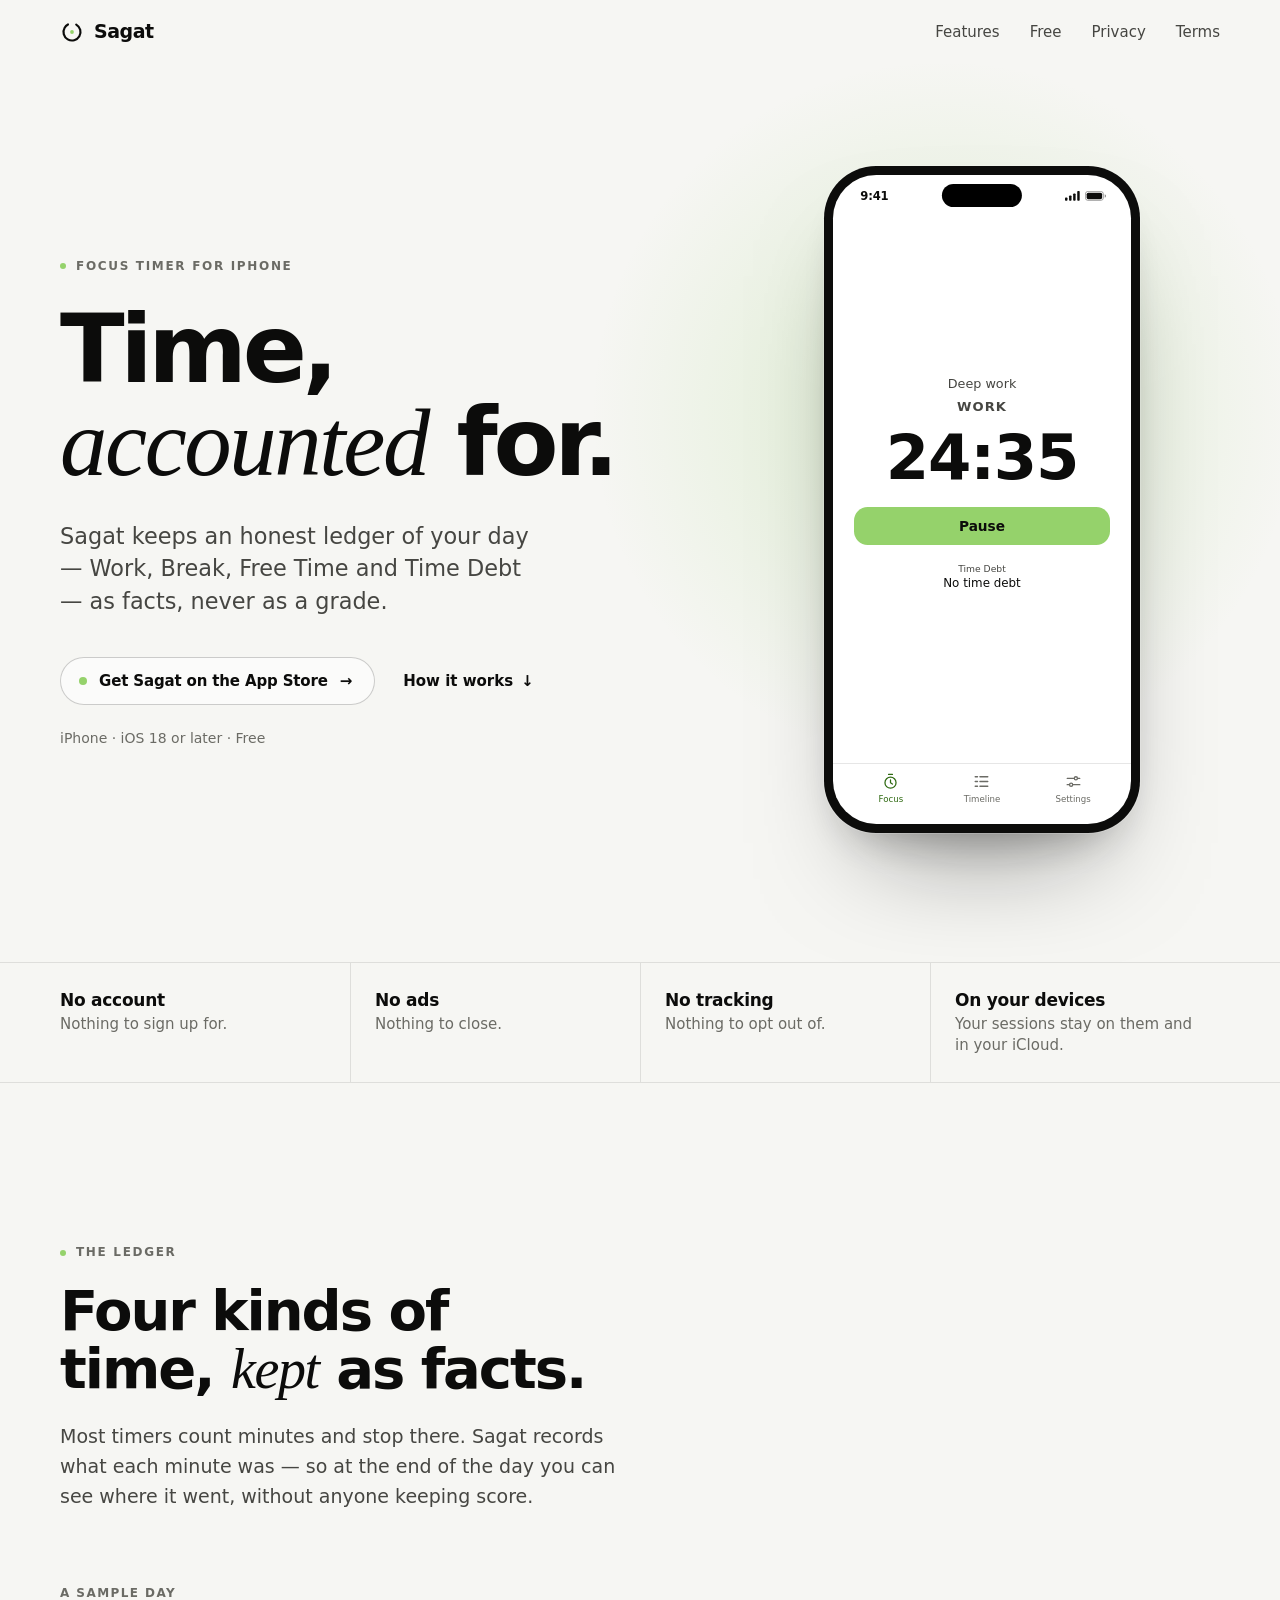
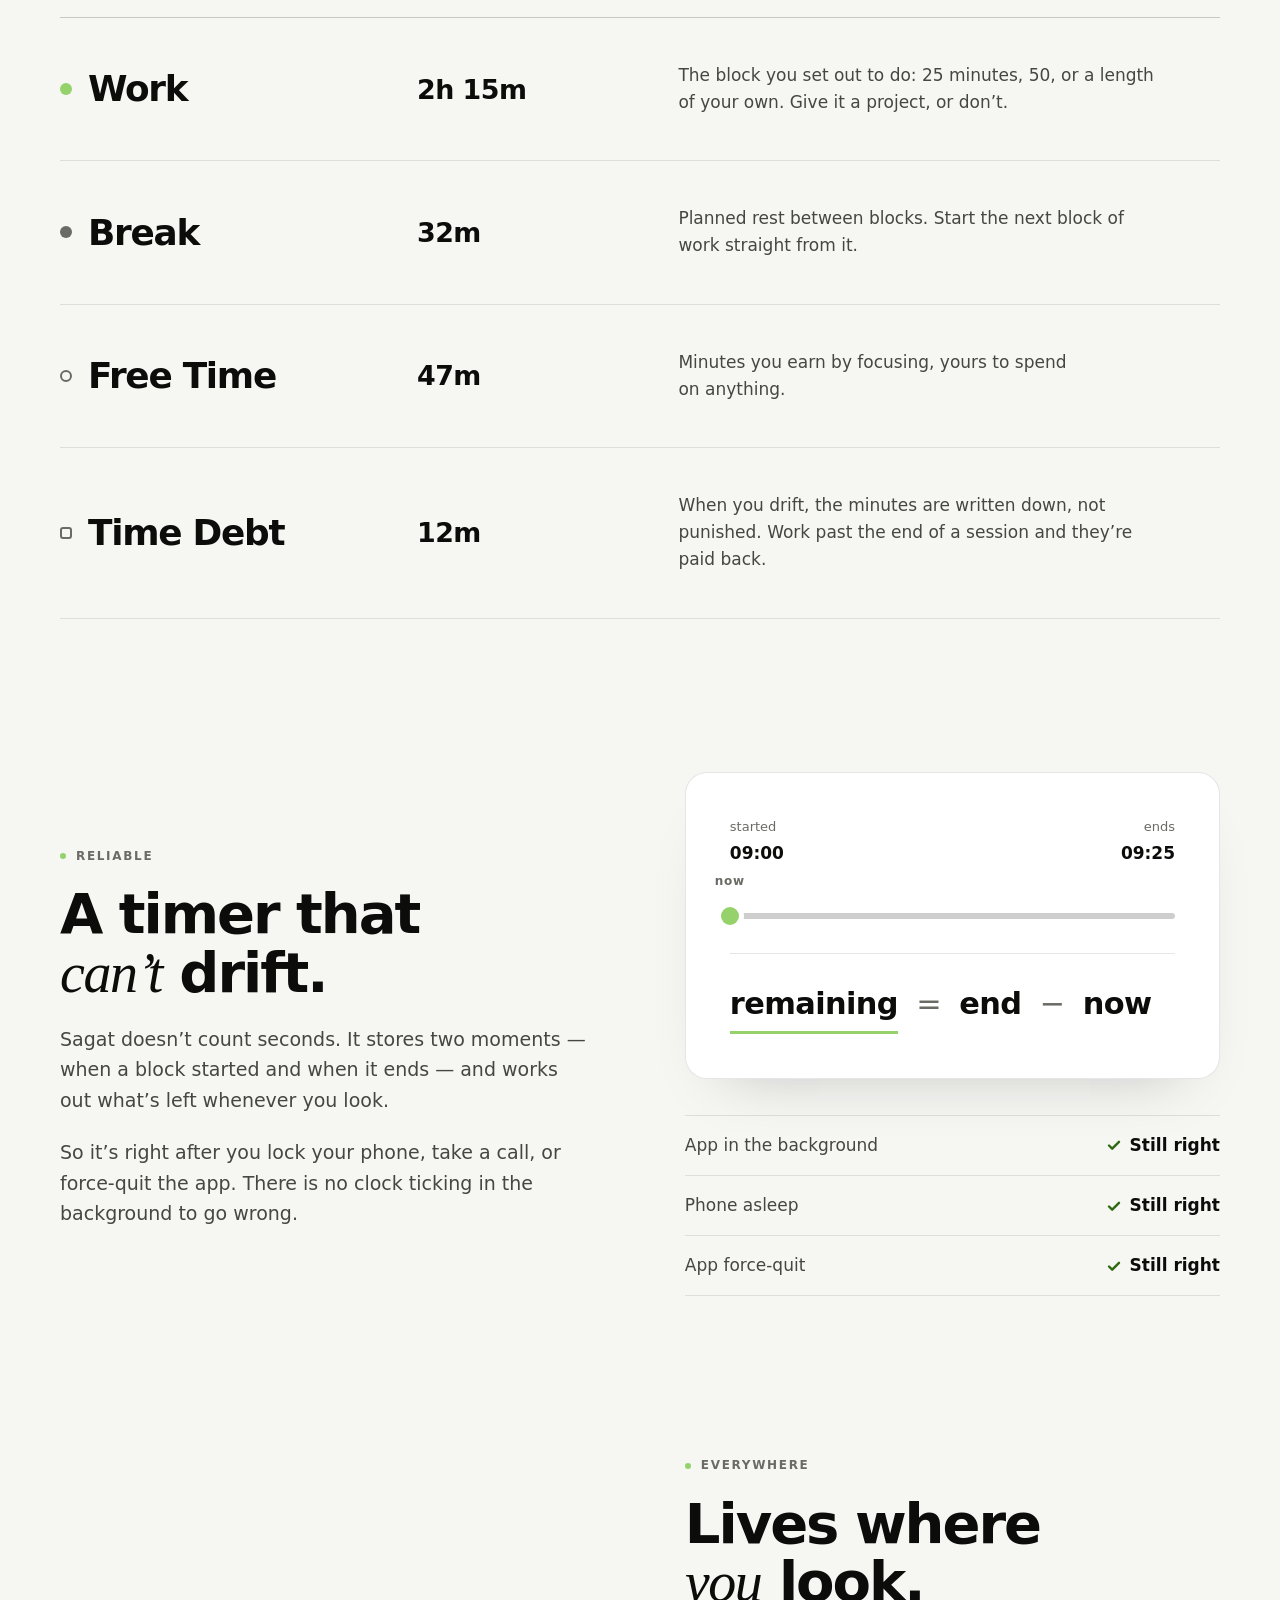
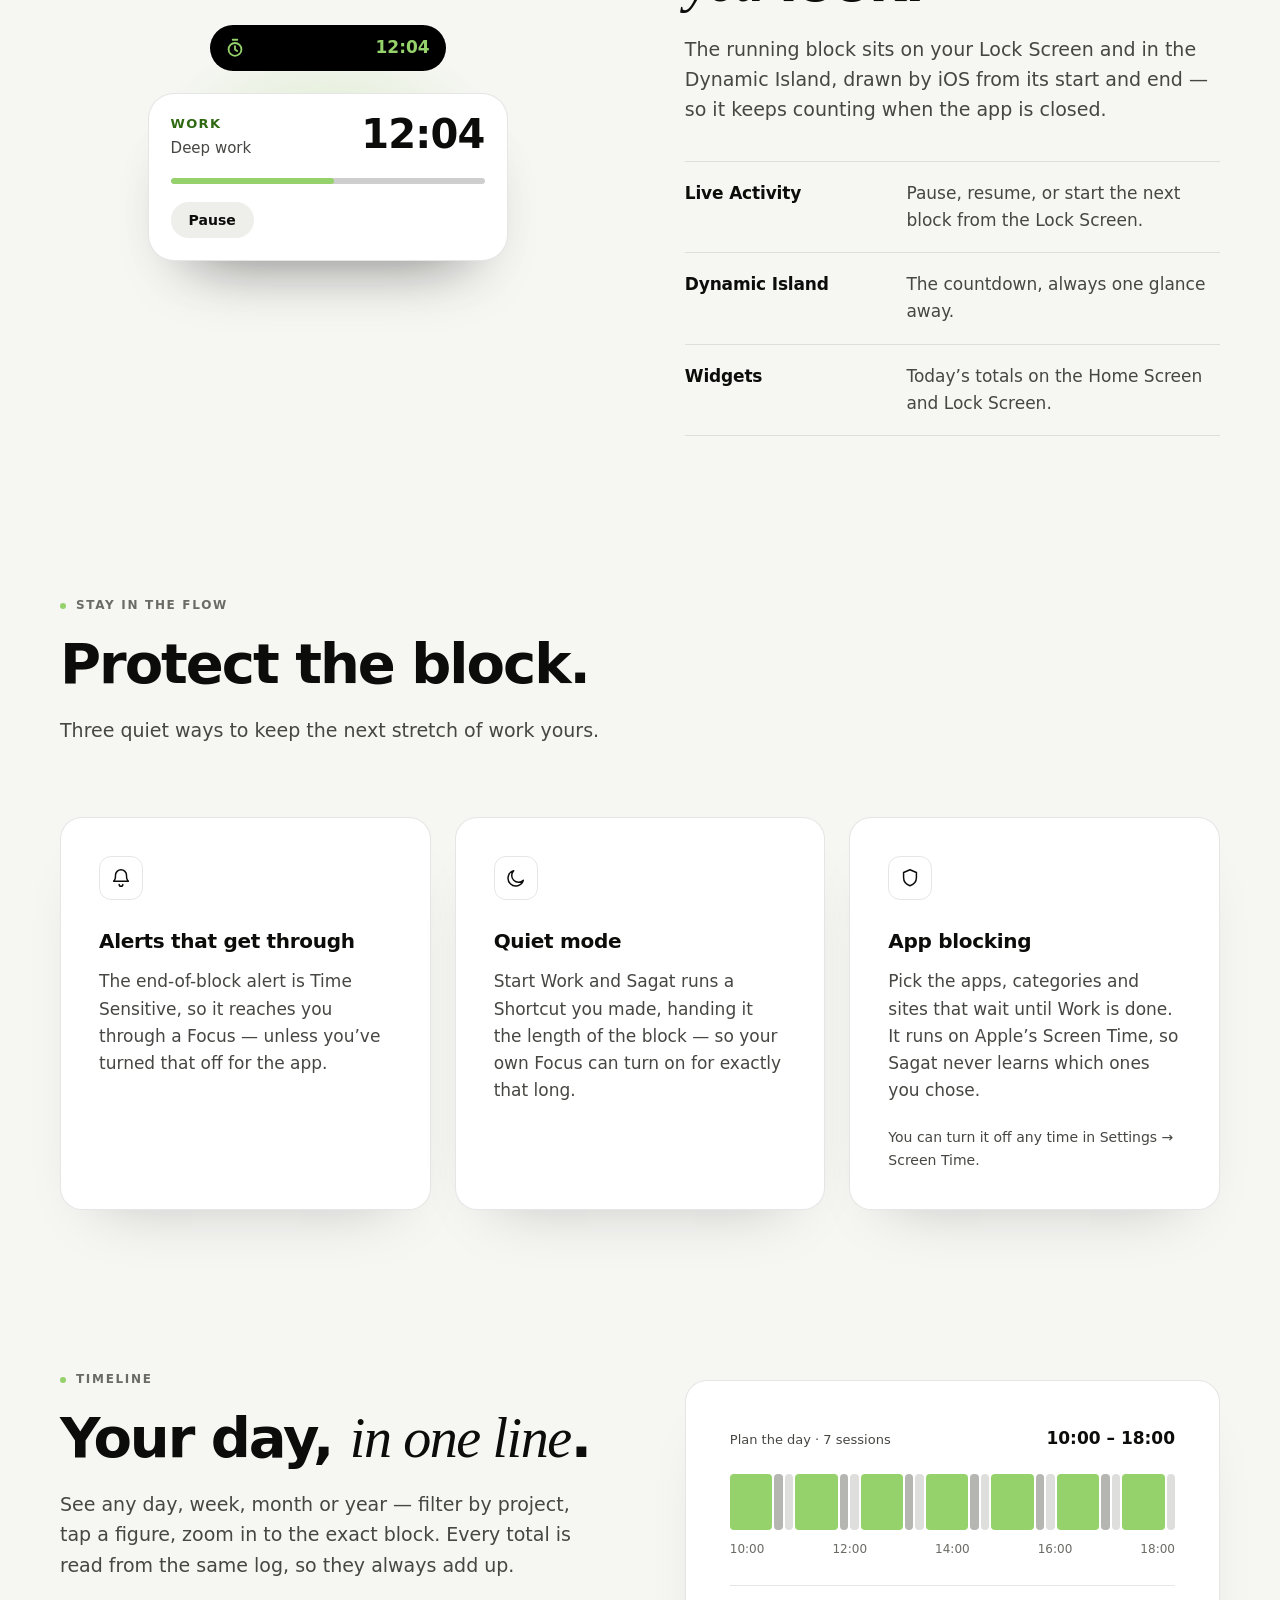
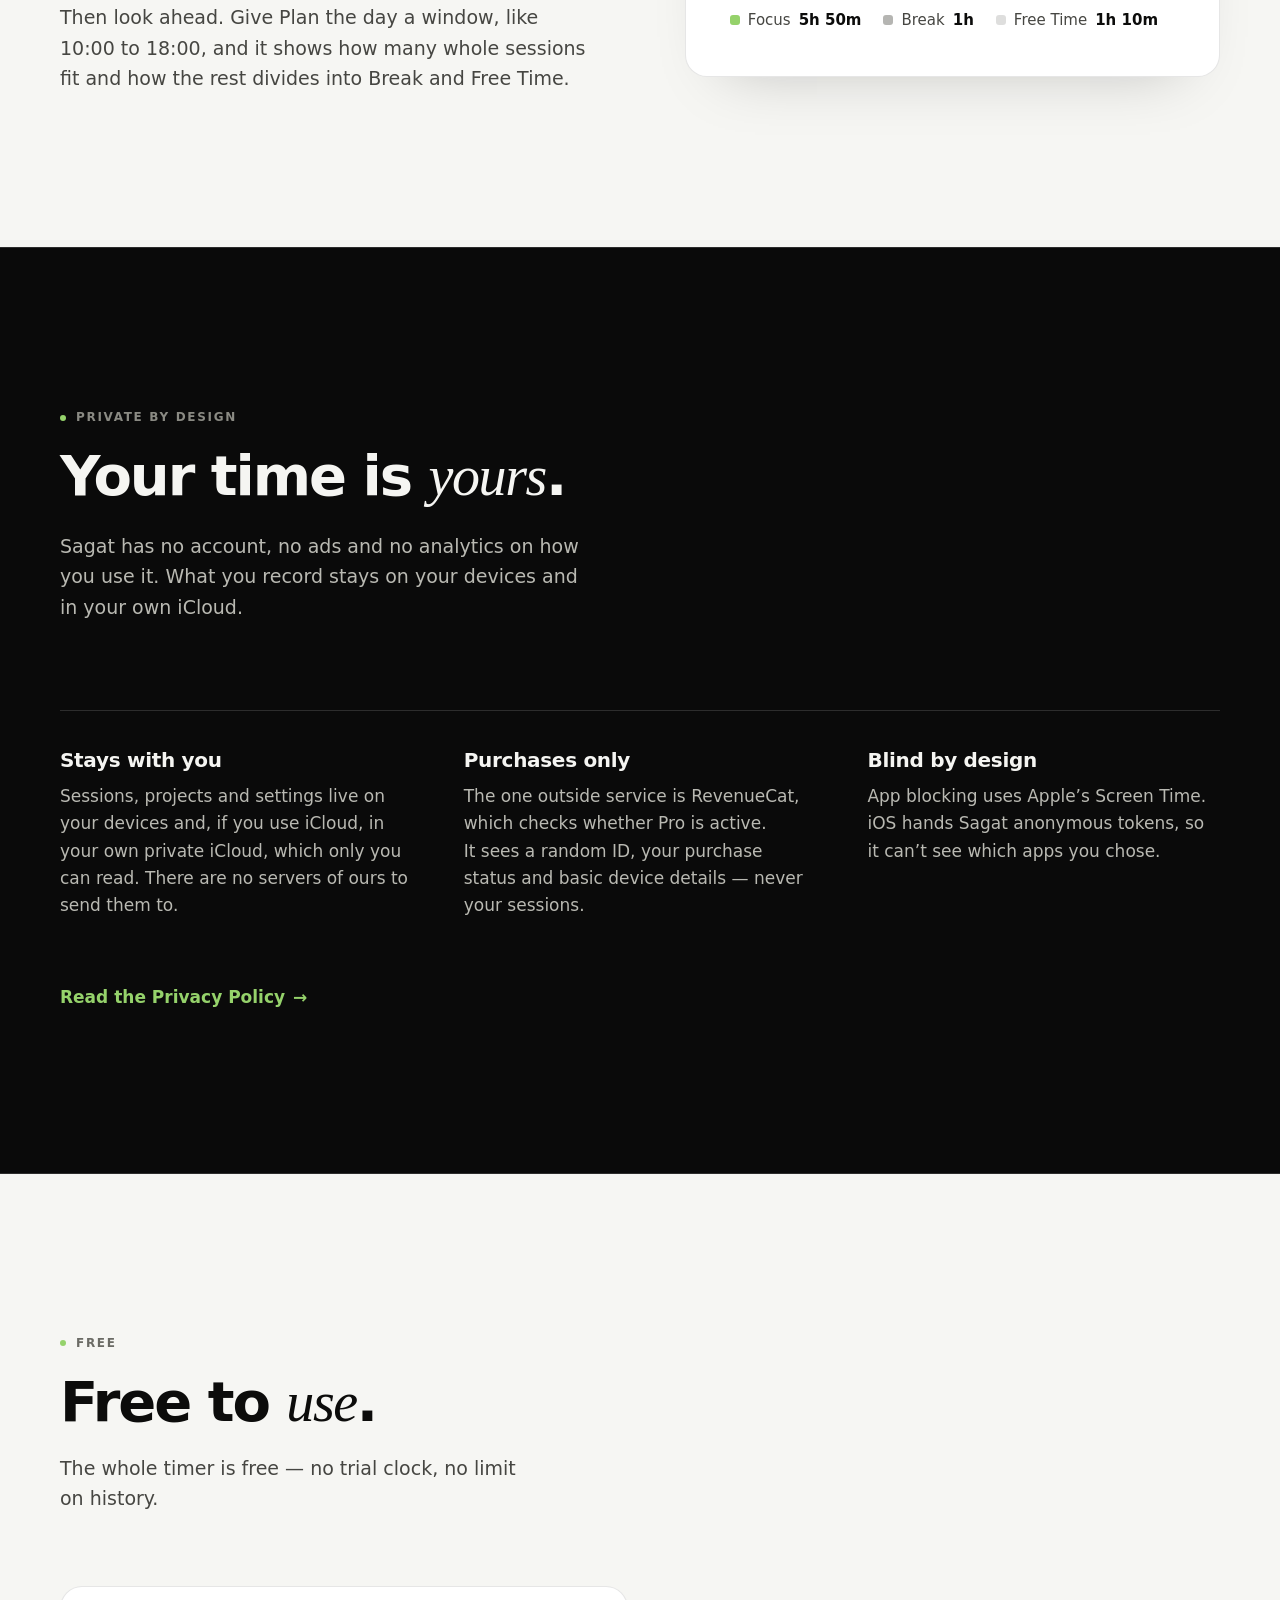
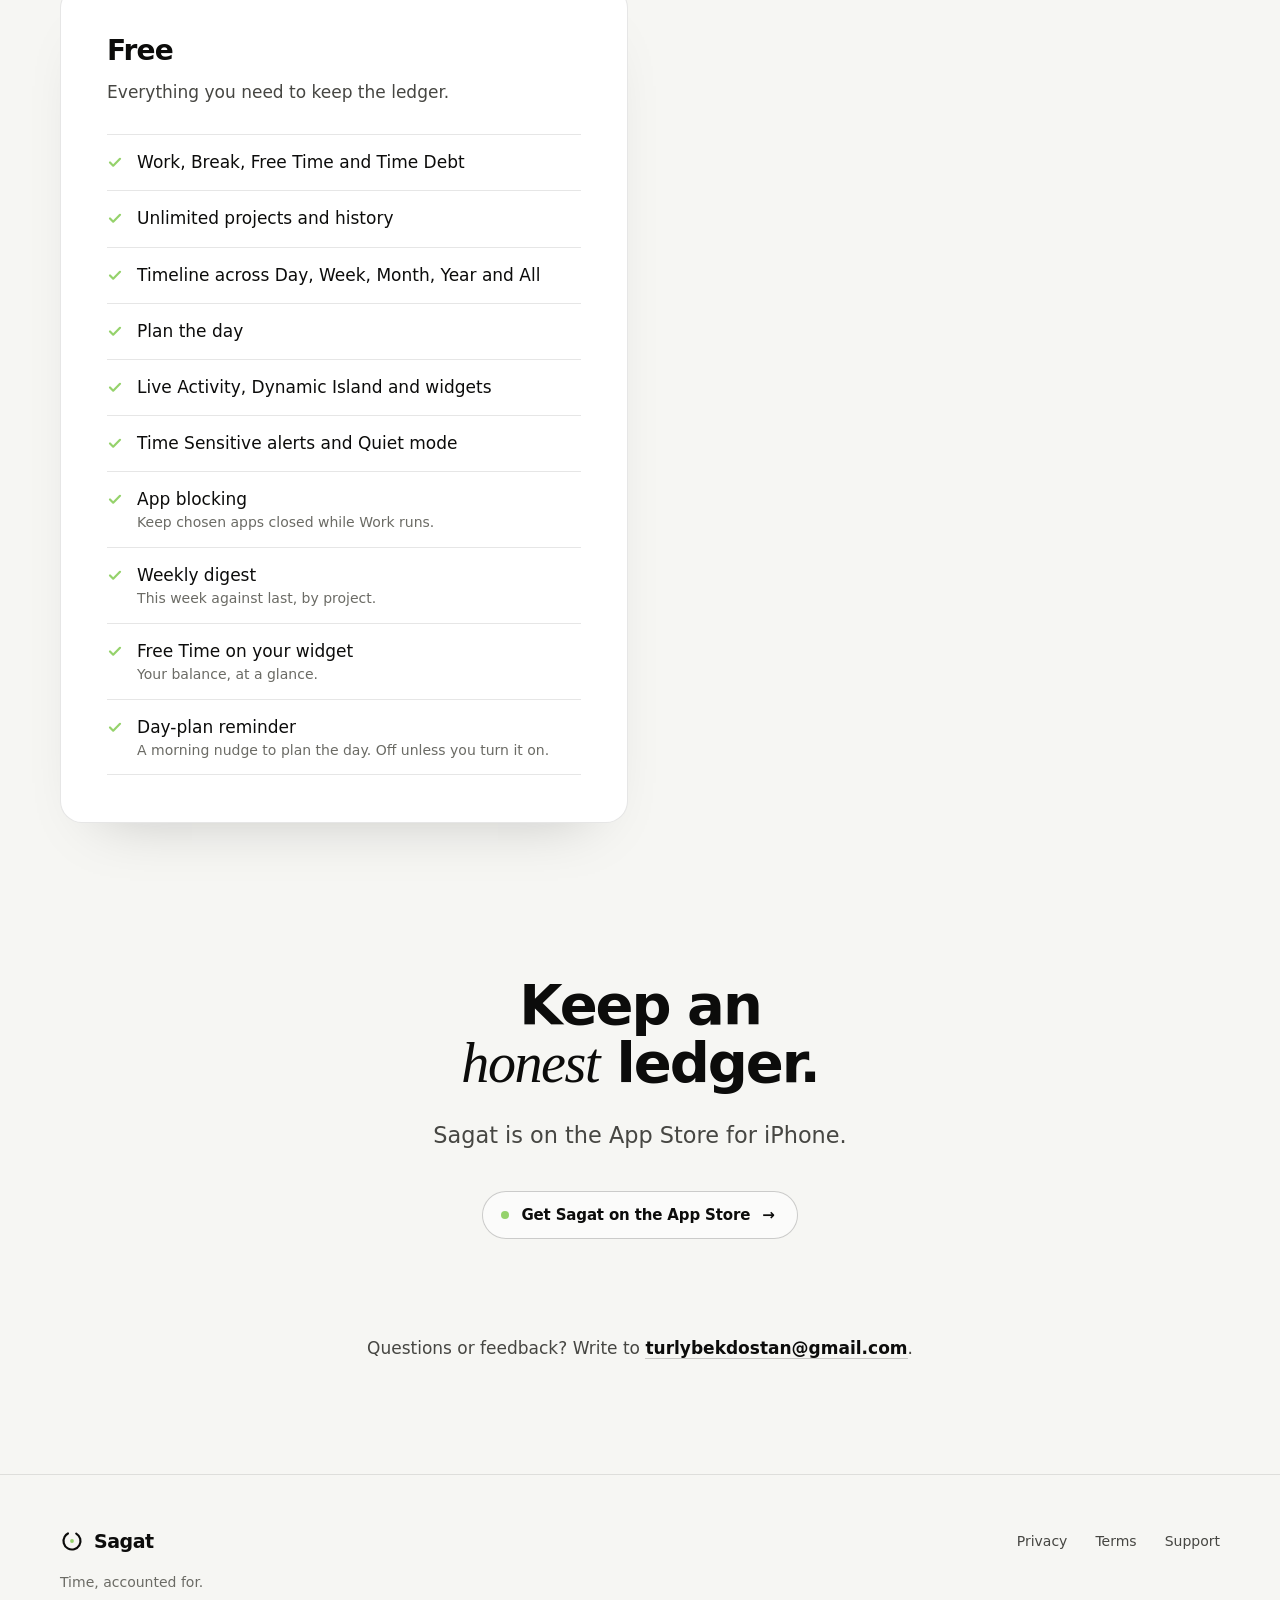
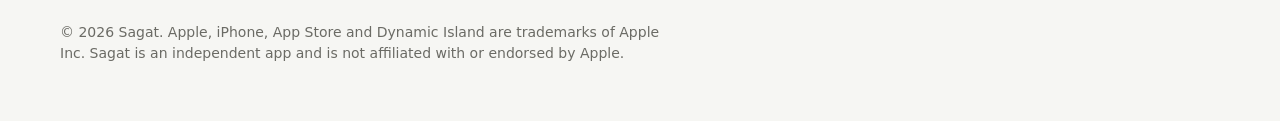
==== commit 30078acc: "Update index.html" ====
--- a/index.html
+++ b/index.html
@@ -6,12 +6,12 @@
   <meta name="color-scheme" content="light dark">
   <meta name="format-detection" content="telephone=no">
   <title>Sagat — Time, accounted for</title>
-  <meta name="description" content="Sagat is a focus timer for iPhone that keeps an honest ledger of your day — Work, Break, Free Time and Time Debt — as facts, never as a grade. No account. No ads. Your sessions stay on your iPhone.">
+  <meta name="description" content="Sagat is a focus timer for iPhone that keeps an honest ledger of your day — Work, Break, Free Time and Time Debt — as facts, never as a grade. No account. No ads. Your sessions stay on your devices and in your own iCloud.">
   <meta name="theme-color" content="#f6f6f3" media="(prefers-color-scheme: light)">
   <meta name="theme-color" content="#0a0a0a" media="(prefers-color-scheme: dark)">
   <meta property="og:type" content="website">
   <meta property="og:title" content="Sagat — Time, accounted for">
-  <meta property="og:description" content="A focus timer for iPhone that keeps an honest ledger of your day. No account. No ads. Your sessions stay on your iPhone.">
+  <meta property="og:description" content="A focus timer for iPhone that keeps an honest ledger of your day. No account. No ads. Your sessions stay on your devices and in your own iCloud.">
   <meta name="twitter:card" content="summary">
   <link rel="icon" href="assets/img/favicon.svg" type="image/svg+xml">
   <link rel="apple-touch-icon" href="assets/img/apple-touch-icon.png">
@@ -33,7 +33,7 @@
       </a>
       <nav class="nav__links" aria-label="Primary">
         <a class="hide-xs" href="#ledger">Features</a>
-        <a href="#pro">Pro</a>
+        <a href="#pro">Free</a>
         <a href="privacy.html">Privacy</a>
         <a href="terms.html">Terms</a>
       </nav>
@@ -53,11 +53,10 @@
           </h1>
           <p class="lede">Sagat keeps an honest ledger of your day — Work, Break, Free Time and Time Debt — as facts, never as a grade.</p>
           <div class="hero__cta">
-            <!-- When the app is live, replace this badge with the App Store link. -->
-            <span class="badge"><span class="badge__dot" aria-hidden="true"></span>Coming soon to the App Store</span>
+            <a class="badge" href="https://apps.apple.com/app/id6814169834" rel="noopener"><span class="badge__dot" aria-hidden="true"></span>Get Sagat on the App Store <span class="badge__arrow" aria-hidden="true">→</span></a>
             <a class="link-arrow" href="#ledger">How it works <span aria-hidden="true">↓</span></a>
           </div>
-          <p class="hero__note">iPhone · iOS 18 or later · Free, with an optional Pro</p>
+          <p class="hero__note">iPhone · iOS 18 or later · Free</p>
         </div>
 
         <div class="hero__visual">
@@ -104,7 +103,7 @@
           <li class="strip__item"><strong>No account</strong>Nothing to sign up for.</li>
           <li class="strip__item"><strong>No ads</strong>Nothing to close.</li>
           <li class="strip__item"><strong>No tracking</strong>Nothing to opt out of.</li>
-          <li class="strip__item"><strong>On your iPhone</strong>Your sessions stay on the device.</li>
+          <li class="strip__item"><strong>On your devices</strong>Your sessions stay on them and in your iCloud.</li>
         </ul>
       </div>
     </div>
@@ -231,7 +230,7 @@
           </article>
           <article class="feature" data-reveal style="--d:200ms">
             <div class="feature__icon"><svg viewBox="0 0 24 24" aria-hidden="true"><path d="M12 3 5 6v5.5c0 4.2 2.9 7.6 7 9 4.1-1.4 7-4.8 7-9V6l-7-3Z"/></svg></div>
-            <h3>App blocking <span class="chip">Pro</span></h3>
+            <h3>App blocking</h3>
             <p>Pick the apps, categories and sites that wait until Work is done. It runs on Apple’s Screen Time, so Sagat never learns which ones you chose.</p>
             <p class="feature__more">You can turn it off any time in Settings → Screen Time.</p>
           </article>
@@ -274,12 +273,12 @@
         <div data-reveal>
           <p class="eyebrow">Private by design</p>
           <h2 style="margin-top:18px">Your time is <span class="serif">yours</span>.</h2>
-          <p class="night__lede">Sagat has no account, no ads and no analytics on how you use it. What you record stays on your iPhone.</p>
+          <p class="night__lede">Sagat has no account, no ads and no analytics on how you use it. What you record stays on your devices and in your own iCloud.</p>
         </div>
         <div class="night__grid" data-reveal style="--d:100ms">
           <div>
-            <h3>Stays on your iPhone</h3>
-            <p>Sessions, projects and settings live in storage only Sagat and its widget can read. There are no servers to send them to.</p>
+            <h3>Stays with you</h3>
+            <p>Sessions, projects and settings live on your devices and, if you use iCloud, in your own private iCloud, which only you can read. There are no servers of ours to send them to.</p>
           </div>
           <div>
             <h3>Purchases only</h3>
@@ -297,8 +296,8 @@
     <section class="section" id="pro">
       <div class="container">
         <div class="section__head" data-reveal>
-          <p class="eyebrow">Free &amp; Pro</p>
-          <h2>Free to use. <span class="serif">Pro</span> when you want more.</h2>
+          <p class="eyebrow">Free</p>
+          <h2>Free to <span class="serif">use</span>.</h2>
           <p>The whole timer is free — no trial clock, no limit on history.</p>
         </div>
 
@@ -313,19 +312,11 @@
               <li>Plan the day</li>
               <li>Live Activity, Dynamic Island and widgets</li>
               <li>Time Sensitive alerts and Quiet mode</li>
-            </ul>
-          </article>
-
-          <article class="tier tier--pro" data-reveal style="--d:100ms">
-            <h3 class="tier__name">Pro <span class="chip">Optional</span></h3>
-            <p class="tier__lead">Everything in Free, plus:</p>
-            <ul class="tier__list">
               <li><span>App blocking<small>Keep chosen apps closed while Work runs.</small></span></li>
               <li><span>Weekly digest<small>This week against last, by project.</small></span></li>
               <li><span>Free Time on your widget<small>Your balance, at a glance.</small></span></li>
               <li><span>Day-plan reminder<small>A morning nudge to plan the day. Off unless you turn it on.</small></span></li>
             </ul>
-            <p class="tier__foot">Pro is an optional in-app purchase. You’ll see the price in the app before you buy.</p>
           </article>
         </div>
       </div>
@@ -334,8 +325,8 @@
     <section class="section closing" style="padding-top:0">
       <div class="container" data-reveal>
         <h2>Keep an <span class="serif">honest</span> ledger.</h2>
-        <p class="lede">Sagat is coming to the App Store for iPhone.</p>
-        <span class="badge"><span class="badge__dot" aria-hidden="true"></span>Coming soon to the App Store</span>
+        <p class="lede">Sagat is on the App Store for iPhone.</p>
+        <a class="badge" href="https://apps.apple.com/app/id6814169834" rel="noopener"><span class="badge__dot" aria-hidden="true"></span>Get Sagat on the App Store <span class="badge__arrow" aria-hidden="true">→</span></a>
       </div>
     </section>
 
